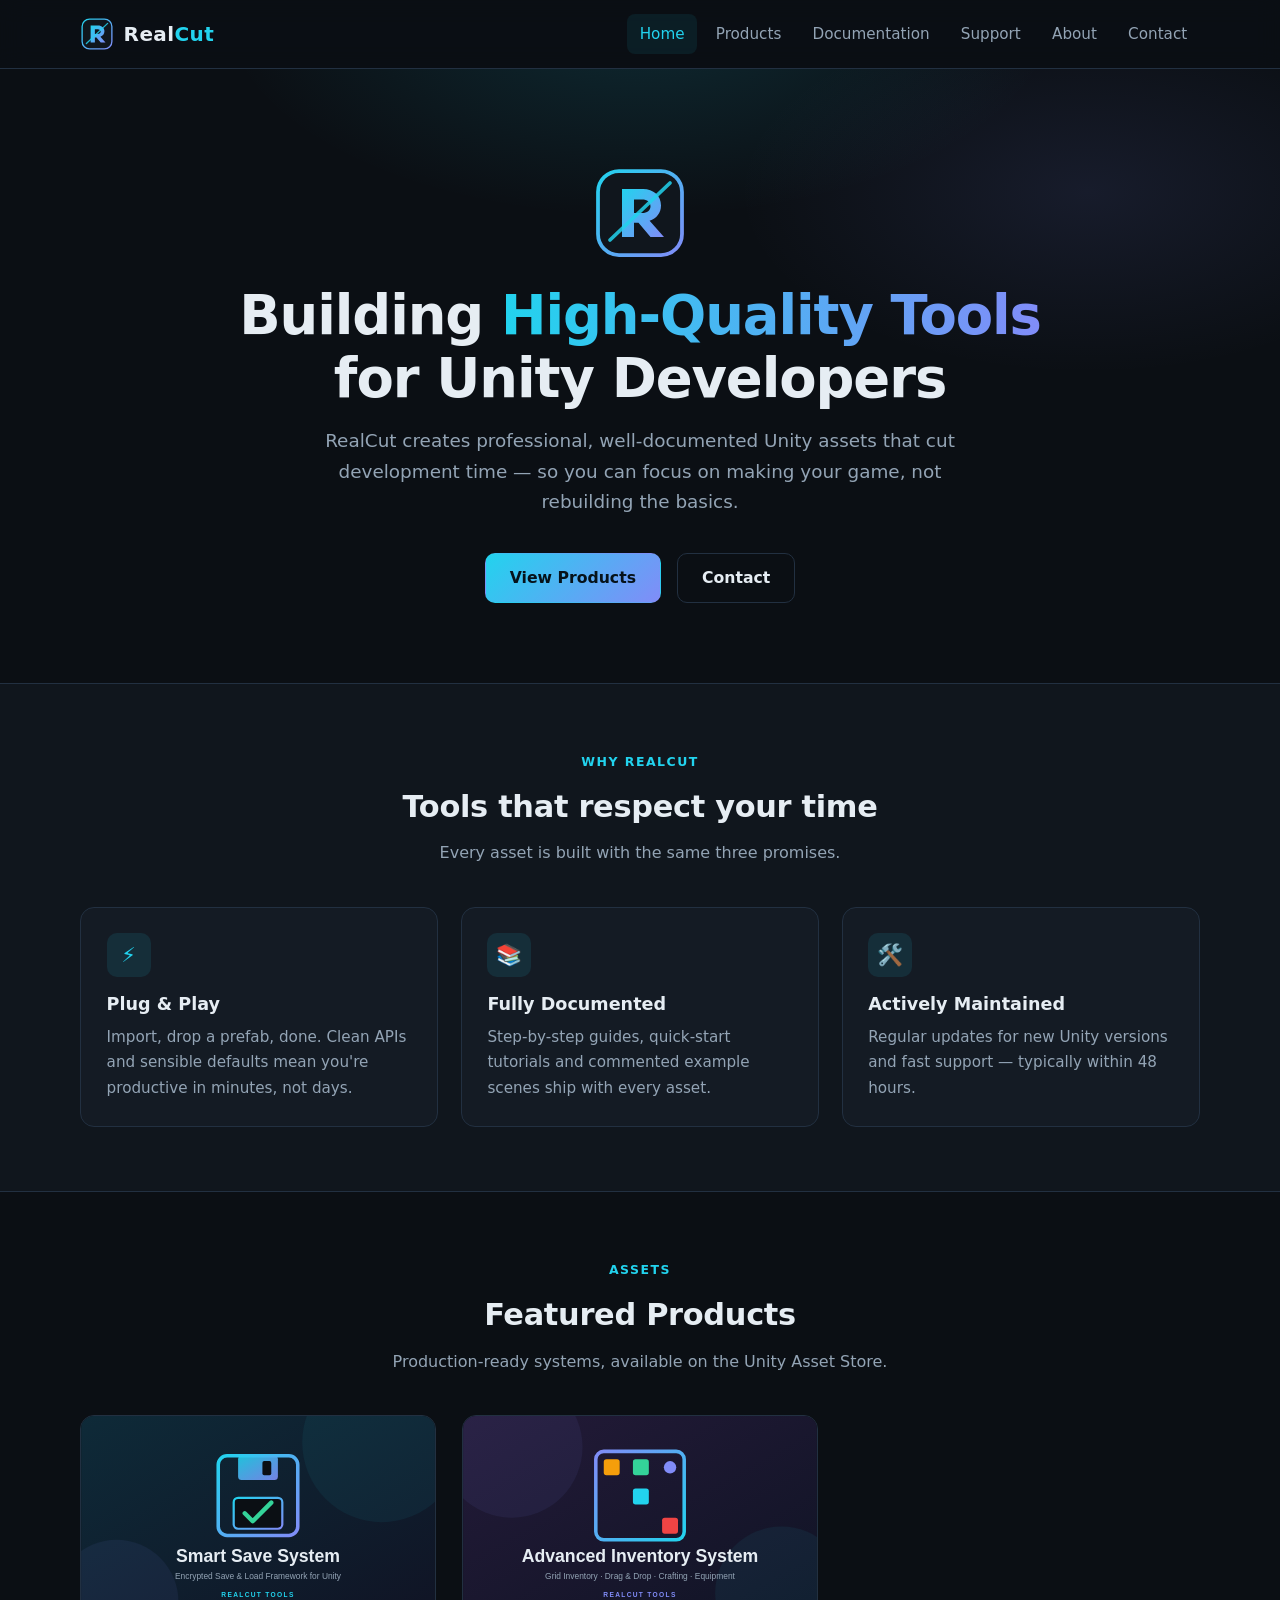
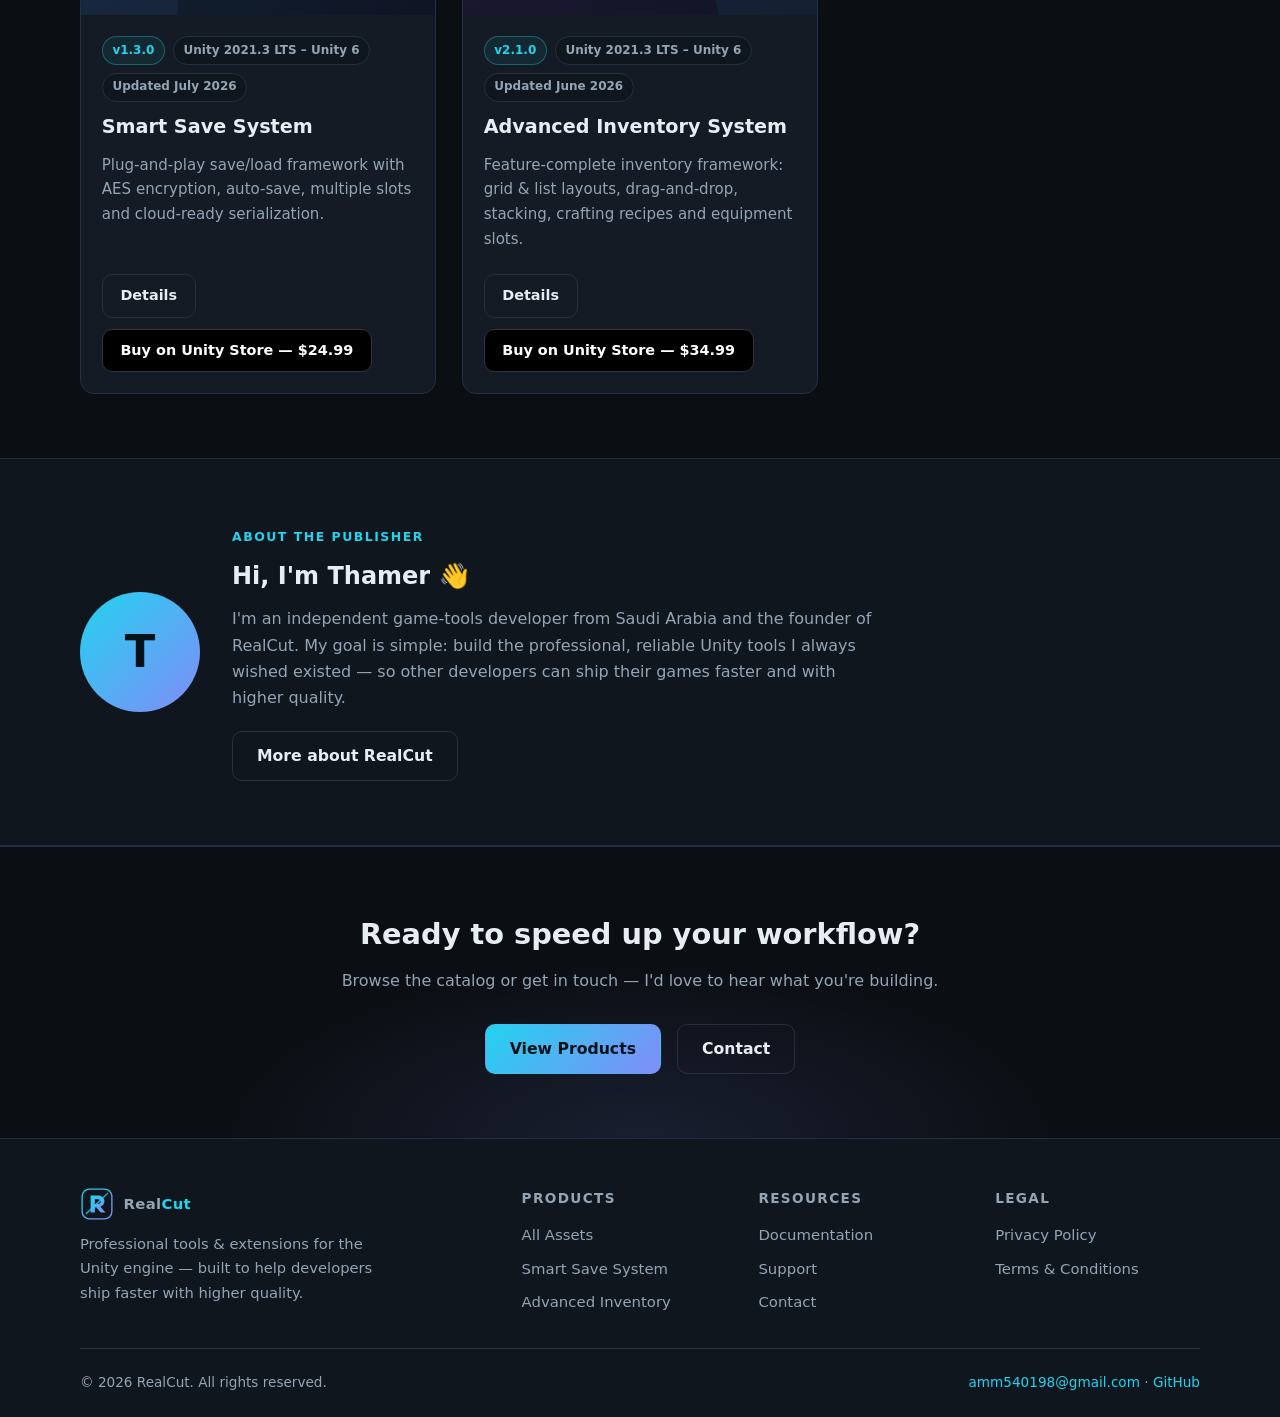
==== index.html @ 6e4e15a1 "RealCut publisher site — initial version Co-Authored-By: Claude Fable 5 <noreply@anthropic.com>" ====
<!DOCTYPE html>
<html lang="en">
<head>
  <meta charset="UTF-8">
  <meta name="viewport" content="width=device-width, initial-scale=1.0">
  <title>RealCut — Professional Unity Tools &amp; Extensions</title>
  <meta name="description" content="RealCut builds high-quality tools and extensions for the Unity engine, helping game developers ship faster with higher quality.">
  <link rel="icon" type="image/svg+xml" href="assets/favicon.svg">
  <link rel="stylesheet" href="css/style.css">
</head>
<body data-page="home">
  <header id="site-header" class="site-header"></header>

  <main>
    <!-- Hero -->
    <section class="hero">
      <div class="container">
        <div class="hero-logo">
          <svg viewBox="0 0 64 64" xmlns="http://www.w3.org/2000/svg">
            <defs>
              <linearGradient id="hg" x1="0" y1="0" x2="1" y2="1">
                <stop offset="0" stop-color="#22d3ee"/><stop offset="1" stop-color="#818cf8"/>
              </linearGradient>
            </defs>
            <rect x="4" y="4" width="56" height="56" rx="14" fill="#10161d" stroke="url(#hg)" stroke-width="2.5"/>
            <path d="M20 16h14c7 0 12 4.5 12 11 0 5-3 8.6-7.6 10.2L48 48h-9l-8-9.5h-3V48h-8V16z
                     M28 23v9h5.4c3.4 0 5.6-1.8 5.6-4.5S36.8 23 33.4 23H28z" fill="url(#hg)"/>
            <path d="M12 50 L52 12" stroke="#22d3ee" stroke-width="2.5" stroke-linecap="round" opacity="0.85"/>
          </svg>
        </div>
        <h1>Building <span class="grad">High-Quality Tools</span><br>for Unity Developers</h1>
        <p class="tagline">
          RealCut creates professional, well-documented Unity assets that cut development
          time — so you can focus on making your game, not rebuilding the basics.
        </p>
        <div class="hero-actions">
          <a href="products.html" class="btn btn-primary">View Products</a>
          <a href="contact.html" class="btn btn-outline">Contact</a>
        </div>
      </div>
    </section>

    <!-- Why RealCut -->
    <section class="section alt">
      <div class="container">
        <div class="section-head">
          <span class="eyebrow">Why RealCut</span>
          <h2>Tools that respect your time</h2>
          <p>Every asset is built with the same three promises.</p>
        </div>
        <div class="grid-3">
          <div class="card feature-card">
            <div class="feature-icon">⚡</div>
            <h3>Plug &amp; Play</h3>
            <p>Import, drop a prefab, done. Clean APIs and sensible defaults mean you're productive in minutes, not days.</p>
          </div>
          <div class="card feature-card">
            <div class="feature-icon">📚</div>
            <h3>Fully Documented</h3>
            <p>Step-by-step guides, quick-start tutorials and commented example scenes ship with every asset.</p>
          </div>
          <div class="card feature-card">
            <div class="feature-icon">🛠️</div>
            <h3>Actively Maintained</h3>
            <p>Regular updates for new Unity versions and fast support — typically within 48 hours.</p>
          </div>
        </div>
      </div>
    </section>

    <!-- Featured products -->
    <section class="section">
      <div class="container">
        <div class="section-head">
          <span class="eyebrow">Assets</span>
          <h2>Featured Products</h2>
          <p>Production-ready systems, available on the Unity Asset Store.</p>
        </div>
        <div id="product-grid" class="product-grid"></div>
      </div>
    </section>

    <!-- About teaser -->
    <section class="section alt">
      <div class="container">
        <div class="about-hero">
          <div class="avatar">T</div>
          <div>
            <span class="eyebrow">About the publisher</span>
            <h2 style="margin-bottom:0.6rem">Hi, I'm Thamer 👋</h2>
            <p style="color:var(--text-dim); max-width:640px">
              I'm an independent game-tools developer from Saudi Arabia and the founder of RealCut.
              My goal is simple: build the professional, reliable Unity tools I always wished existed —
              so other developers can ship their games faster and with higher quality.
            </p>
            <div style="margin-top:1.2rem">
              <a href="about.html" class="btn btn-outline">More about RealCut</a>
            </div>
          </div>
        </div>
      </div>
    </section>

    <!-- CTA -->
    <section class="cta-band">
      <div class="container">
        <h2>Ready to speed up your workflow?</h2>
        <p>Browse the catalog or get in touch — I'd love to hear what you're building.</p>
        <div class="hero-actions">
          <a href="products.html" class="btn btn-primary">View Products</a>
          <a href="contact.html" class="btn btn-outline">Contact</a>
        </div>
      </div>
    </section>
  </main>

  <footer id="site-footer" class="site-footer"></footer>
  <script src="js/main.js"></script>
  <script src="js/products.js"></script>
</body>
</html>
---- css/style.css ----
/* ============================================
   RealCut — Unity Asset Publisher Site
   ============================================ */

:root {
  --bg: #0b0f14;
  --bg-soft: #10161d;
  --card: #141b24;
  --card-hover: #18212c;
  --border: #223041;
  --text: #e6edf3;
  --text-dim: #93a4b5;
  --accent: #22d3ee;
  --accent-2: #818cf8;
  --accent-dark: #0e7490;
  --success: #34d399;
  --radius: 14px;
  --shadow: 0 10px 30px rgba(0, 0, 0, 0.35);
  --font: "Segoe UI", system-ui, -apple-system, "Helvetica Neue", Arial, sans-serif;
  --mono: "Cascadia Code", Consolas, "SF Mono", monospace;
}

* { margin: 0; padding: 0; box-sizing: border-box; }

html { scroll-behavior: smooth; }

body {
  font-family: var(--font);
  background: var(--bg);
  color: var(--text);
  line-height: 1.65;
  min-height: 100vh;
  display: flex;
  flex-direction: column;
}

main { flex: 1; }

.container {
  width: min(1120px, 92%);
  margin: 0 auto;
}

a { color: var(--accent); text-decoration: none; }
a:hover { text-decoration: underline; }

img { max-width: 100%; display: block; }

/* ---------- Header ---------- */
.site-header {
  position: sticky;
  top: 0;
  z-index: 50;
  background: rgba(11, 15, 20, 0.85);
  backdrop-filter: blur(12px);
  border-bottom: 1px solid var(--border);
}

.nav-wrap {
  display: flex;
  align-items: center;
  justify-content: space-between;
  padding: 0.9rem 0;
  gap: 1rem;
}

.brand {
  display: flex;
  align-items: center;
  gap: 0.6rem;
  font-weight: 700;
  font-size: 1.25rem;
  color: var(--text);
  letter-spacing: 0.02em;
}
.brand:hover { text-decoration: none; }
.brand svg { width: 34px; height: 34px; }
.brand .cut { color: var(--accent); }

.main-nav {
  display: flex;
  align-items: center;
  gap: 0.35rem;
  flex-wrap: wrap;
}

.main-nav a {
  color: var(--text-dim);
  padding: 0.45rem 0.8rem;
  border-radius: 8px;
  font-size: 0.95rem;
  transition: color 0.15s, background 0.15s;
}
.main-nav a:hover { color: var(--text); background: var(--card); text-decoration: none; }
.main-nav a.active { color: var(--accent); background: rgba(34, 211, 238, 0.08); }

.nav-toggle {
  display: none;
  background: none;
  border: 1px solid var(--border);
  border-radius: 8px;
  color: var(--text);
  font-size: 1.3rem;
  padding: 0.25rem 0.6rem;
  cursor: pointer;
}

@media (max-width: 860px) {
  .nav-toggle { display: block; }
  .main-nav {
    display: none;
    position: absolute;
    top: 100%;
    left: 0;
    right: 0;
    flex-direction: column;
    align-items: stretch;
    background: var(--bg-soft);
    border-bottom: 1px solid var(--border);
    padding: 0.75rem 4%;
  }
  .main-nav.open { display: flex; }
  .main-nav a { padding: 0.7rem 0.8rem; }
}

/* ---------- Buttons ---------- */
.btn {
  display: inline-flex;
  align-items: center;
  justify-content: center;
  gap: 0.5rem;
  padding: 0.7rem 1.5rem;
  border-radius: 10px;
  font-weight: 600;
  font-size: 0.98rem;
  border: 1px solid transparent;
  cursor: pointer;
  transition: transform 0.15s, box-shadow 0.15s, background 0.15s, border-color 0.15s;
}
.btn:hover { text-decoration: none; transform: translateY(-2px); }

.btn-primary {
  background: linear-gradient(135deg, var(--accent), var(--accent-2));
  color: #06121a;
}
.btn-primary:hover { box-shadow: 0 8px 24px rgba(34, 211, 238, 0.25); }

.btn-outline {
  border-color: var(--border);
  color: var(--text);
  background: transparent;
}
.btn-outline:hover { border-color: var(--accent); color: var(--accent); }

.btn-store {
  background: #000;
  color: #fff;
  border-color: #333;
}
.btn-store:hover { border-color: var(--accent); box-shadow: 0 8px 24px rgba(0, 0, 0, 0.4); }

/* ---------- Hero ---------- */
.hero {
  position: relative;
  padding: 6rem 0 5rem;
  text-align: center;
  overflow: hidden;
}
.hero::before {
  content: "";
  position: absolute;
  inset: 0;
  background:
    radial-gradient(600px 300px at 50% -10%, rgba(34, 211, 238, 0.14), transparent 70%),
    radial-gradient(500px 260px at 85% 20%, rgba(129, 140, 248, 0.10), transparent 70%);
  pointer-events: none;
}
.hero .container { position: relative; }

.hero-logo { width: 96px; height: 96px; margin: 0 auto 1.5rem; }

.hero h1 {
  font-size: clamp(2.2rem, 5vw, 3.4rem);
  line-height: 1.15;
  letter-spacing: -0.02em;
  margin-bottom: 1rem;
}
.hero h1 .grad {
  background: linear-gradient(90deg, var(--accent), var(--accent-2));
  -webkit-background-clip: text;
  background-clip: text;
  color: transparent;
}

.hero .tagline {
  color: var(--text-dim);
  font-size: 1.15rem;
  max-width: 640px;
  margin: 0 auto 2.2rem;
}

.hero-actions { display: flex; gap: 1rem; justify-content: center; flex-wrap: wrap; }

/* ---------- Sections ---------- */
.section { padding: 4rem 0; }
.section.alt { background: var(--bg-soft); border-top: 1px solid var(--border); border-bottom: 1px solid var(--border); }

.section-head { text-align: center; margin-bottom: 2.5rem; }
.section-head h2 { font-size: 1.9rem; letter-spacing: -0.01em; }
.section-head p { color: var(--text-dim); margin-top: 0.5rem; }

.eyebrow {
  display: inline-block;
  font-size: 0.78rem;
  font-weight: 700;
  letter-spacing: 0.12em;
  text-transform: uppercase;
  color: var(--accent);
  margin-bottom: 0.6rem;
}

/* ---------- Cards / grids ---------- */
.grid-3 { display: grid; grid-template-columns: repeat(3, 1fr); gap: 1.4rem; }
.grid-2 { display: grid; grid-template-columns: repeat(2, 1fr); gap: 1.4rem; }
@media (max-width: 860px) { .grid-3, .grid-2 { grid-template-columns: 1fr; } }

.card {
  background: var(--card);
  border: 1px solid var(--border);
  border-radius: var(--radius);
  padding: 1.6rem;
}

.feature-card h3 { margin: 0.8rem 0 0.4rem; font-size: 1.1rem; }
.feature-card p { color: var(--text-dim); font-size: 0.95rem; }
.feature-icon {
  width: 44px; height: 44px;
  display: flex; align-items: center; justify-content: center;
  border-radius: 10px;
  background: rgba(34, 211, 238, 0.1);
  color: var(--accent);
  font-size: 1.3rem;
}

/* ---------- Product cards ---------- */
.product-grid { display: grid; grid-template-columns: repeat(auto-fill, minmax(320px, 1fr)); gap: 1.6rem; }

.product-card {
  background: var(--card);
  border: 1px solid var(--border);
  border-radius: var(--radius);
  overflow: hidden;
  display: flex;
  flex-direction: column;
  transition: transform 0.2s, border-color 0.2s, box-shadow 0.2s;
}
.product-card:hover {
  transform: translateY(-4px);
  border-color: rgba(34, 211, 238, 0.45);
  box-shadow: var(--shadow);
}
.product-card .thumb { aspect-ratio: 16 / 9; background: var(--bg-soft); }
.product-card .thumb img { width: 100%; height: 100%; object-fit: cover; }
.product-card .body { padding: 1.3rem; display: flex; flex-direction: column; gap: 0.6rem; flex: 1; }
.product-card h3 { font-size: 1.2rem; }
.product-card h3 a { color: var(--text); }
.product-card h3 a:hover { color: var(--accent); text-decoration: none; }
.product-card .desc { color: var(--text-dim); font-size: 0.94rem; flex: 1; }

.meta-row { display: flex; flex-wrap: wrap; gap: 0.5rem; }
.badge {
  font-size: 0.75rem;
  font-weight: 600;
  padding: 0.22rem 0.6rem;
  border-radius: 999px;
  border: 1px solid var(--border);
  color: var(--text-dim);
  background: var(--bg-soft);
}
.badge.accent { color: var(--accent); border-color: rgba(34, 211, 238, 0.35); background: rgba(34, 211, 238, 0.07); }

.card-actions { display: flex; gap: 0.7rem; margin-top: 0.8rem; flex-wrap: wrap; }
.card-actions .btn { padding: 0.55rem 1.1rem; font-size: 0.9rem; }

/* ---------- Product detail page ---------- */
.product-hero { padding: 3.5rem 0 2rem; }
.breadcrumb { font-size: 0.88rem; color: var(--text-dim); margin-bottom: 1.2rem; }
.breadcrumb a { color: var(--text-dim); }
.breadcrumb a:hover { color: var(--accent); }

.product-top { display: grid; grid-template-columns: 1.2fr 1fr; gap: 2.5rem; align-items: start; }
@media (max-width: 900px) { .product-top { grid-template-columns: 1fr; } }

.gallery-main {
  border: 1px solid var(--border);
  border-radius: var(--radius);
  overflow: hidden;
  background: var(--bg-soft);
  aspect-ratio: 16 / 9;
}
.gallery-main img { width: 100%; height: 100%; object-fit: cover; }

.gallery-thumbs { display: flex; gap: 0.7rem; margin-top: 0.8rem; }
.gallery-thumbs button {
  border: 2px solid var(--border);
  border-radius: 8px;
  padding: 0;
  background: var(--bg-soft);
  cursor: pointer;
  overflow: hidden;
  width: 110px;
  aspect-ratio: 16 / 9;
  transition: border-color 0.15s;
}
.gallery-thumbs button.active,
.gallery-thumbs button:hover { border-color: var(--accent); }
.gallery-thumbs img { width: 100%; height: 100%; object-fit: cover; }

.product-info h1 { font-size: 2rem; margin-bottom: 0.6rem; letter-spacing: -0.01em; }
.product-info .lead { color: var(--text-dim); margin-bottom: 1.2rem; }
.spec-list { list-style: none; margin: 1.2rem 0; display: grid; gap: 0.5rem; }
.spec-list li {
  display: flex; justify-content: space-between; gap: 1rem;
  padding: 0.55rem 0.9rem;
  background: var(--bg-soft);
  border: 1px solid var(--border);
  border-radius: 8px;
  font-size: 0.92rem;
}
.spec-list .k { color: var(--text-dim); }
.spec-list .v { font-weight: 600; }

.video-box {
  border: 1px solid var(--border);
  border-radius: var(--radius);
  overflow: hidden;
  background: #000;
  aspect-ratio: 16 / 9;
  display: flex;
  align-items: center;
  justify-content: center;
}
.video-box .placeholder { text-align: center; color: var(--text-dim); padding: 2rem; }
.video-box .play-circle {
  width: 72px; height: 72px;
  margin: 0 auto 1rem;
  border-radius: 50%;
  background: rgba(34, 211, 238, 0.15);
  border: 2px solid var(--accent);
  display: flex; align-items: center; justify-content: center;
  color: var(--accent);
  font-size: 1.6rem;
}

/* ---------- Tabs / detail sections ---------- */
.detail-section { margin: 3rem 0; }
.detail-section h2 {
  font-size: 1.4rem;
  margin-bottom: 1.2rem;
  padding-bottom: 0.6rem;
  border-bottom: 1px solid var(--border);
}

.check-list { list-style: none; display: grid; gap: 0.7rem; }
.check-list li { display: flex; gap: 0.7rem; align-items: flex-start; color: var(--text-dim); }
.check-list li::before {
  content: "✓";
  color: var(--success);
  font-weight: 700;
  flex-shrink: 0;
  margin-top: 0.05rem;
}
.check-list li strong { color: var(--text); }

.steps { list-style: none; counter-reset: step; display: grid; gap: 1rem; }
.steps li {
  counter-increment: step;
  display: flex;
  gap: 1rem;
  align-items: flex-start;
  background: var(--card);
  border: 1px solid var(--border);
  border-radius: 10px;
  padding: 1rem 1.2rem;
}
.steps li::before {
  content: counter(step);
  flex-shrink: 0;
  width: 30px; height: 30px;
  border-radius: 50%;
  background: rgba(34, 211, 238, 0.12);
  color: var(--accent);
  font-weight: 700;
  display: flex; align-items: center; justify-content: center;
  font-size: 0.9rem;
}

/* ---------- Tables ---------- */
.table-wrap { overflow-x: auto; border: 1px solid var(--border); border-radius: 10px; }
table { width: 100%; border-collapse: collapse; font-size: 0.93rem; min-width: 420px; }
th, td { text-align: left; padding: 0.75rem 1rem; border-bottom: 1px solid var(--border); }
th { background: var(--bg-soft); color: var(--text-dim); font-weight: 600; }
tr:last-child td { border-bottom: none; }
.yes { color: var(--success); font-weight: 700; }

/* ---------- Changelog ---------- */
.changelog { list-style: none; border-left: 2px solid var(--border); padding-left: 1.5rem; display: grid; gap: 1.5rem; }
.changelog li { position: relative; }
.changelog li::before {
  content: "";
  position: absolute;
  left: calc(-1.5rem - 6px);
  top: 0.45rem;
  width: 10px; height: 10px;
  border-radius: 50%;
  background: var(--accent);
}
.changelog .ver { font-weight: 700; color: var(--text); }
.changelog .date { color: var(--text-dim); font-size: 0.85rem; margin-left: 0.6rem; }
.changelog p { color: var(--text-dim); font-size: 0.93rem; margin-top: 0.25rem; }

/* ---------- FAQ accordion ---------- */
.faq details {
  background: var(--card);
  border: 1px solid var(--border);
  border-radius: 10px;
  margin-bottom: 0.8rem;
  overflow: hidden;
}
.faq summary {
  cursor: pointer;
  padding: 1rem 1.3rem;
  font-weight: 600;
  list-style: none;
  display: flex;
  justify-content: space-between;
  align-items: center;
  gap: 1rem;
}
.faq summary::-webkit-details-marker { display: none; }
.faq summary::after { content: "+"; color: var(--accent); font-size: 1.3rem; font-weight: 400; }
.faq details[open] summary::after { content: "–"; }
.faq .answer { padding: 0 1.3rem 1.1rem; color: var(--text-dim); font-size: 0.95rem; }

/* ---------- Docs ---------- */
.docs-layout { display: grid; grid-template-columns: 240px 1fr; gap: 2.5rem; align-items: start; }
@media (max-width: 900px) { .docs-layout { grid-template-columns: 1fr; } }

.docs-nav {
  position: sticky;
  top: 90px;
  background: var(--card);
  border: 1px solid var(--border);
  border-radius: var(--radius);
  padding: 1.2rem;
}
.docs-nav h4 { font-size: 0.8rem; text-transform: uppercase; letter-spacing: 0.1em; color: var(--text-dim); margin-bottom: 0.7rem; }
.docs-nav ul { list-style: none; display: grid; gap: 0.2rem; }
.docs-nav a { color: var(--text-dim); font-size: 0.93rem; display: block; padding: 0.35rem 0.6rem; border-radius: 6px; }
.docs-nav a:hover { color: var(--accent); background: var(--bg-soft); text-decoration: none; }

.docs-body h2 { font-size: 1.5rem; margin: 2.5rem 0 1rem; padding-bottom: 0.5rem; border-bottom: 1px solid var(--border); }
.docs-body h2:first-child { margin-top: 0; }
.docs-body h3 { font-size: 1.1rem; margin: 1.5rem 0 0.6rem; }
.docs-body p, .docs-body li { color: var(--text-dim); }
.docs-body ul, .docs-body ol { padding-left: 1.4rem; margin: 0.6rem 0 1rem; }

pre {
  background: #0a0e13;
  border: 1px solid var(--border);
  border-radius: 10px;
  padding: 1.1rem 1.3rem;
  overflow-x: auto;
  margin: 1rem 0;
}
code { font-family: var(--mono); font-size: 0.88rem; color: #a5d6ff; }
p code, li code {
  background: var(--bg-soft);
  border: 1px solid var(--border);
  border-radius: 5px;
  padding: 0.1rem 0.4rem;
  color: var(--accent);
}

/* ---------- Forms ---------- */
.form-grid { display: grid; gap: 1.1rem; }
label { font-weight: 600; font-size: 0.92rem; display: block; margin-bottom: 0.35rem; }
input, textarea, select {
  width: 100%;
  background: var(--bg-soft);
  border: 1px solid var(--border);
  border-radius: 9px;
  color: var(--text);
  padding: 0.75rem 0.95rem;
  font-family: inherit;
  font-size: 0.95rem;
  transition: border-color 0.15s;
}
input:focus, textarea:focus, select:focus { outline: none; border-color: var(--accent); }
textarea { min-height: 150px; resize: vertical; }

.form-note { font-size: 0.85rem; color: var(--text-dim); }
.form-success {
  display: none;
  background: rgba(52, 211, 153, 0.1);
  border: 1px solid rgba(52, 211, 153, 0.4);
  color: var(--success);
  border-radius: 9px;
  padding: 0.9rem 1.1rem;
  font-size: 0.93rem;
}
.form-success.show { display: block; }

/* ---------- Contact / support info ---------- */
.info-tile { display: flex; gap: 1rem; align-items: flex-start; }
.info-tile .ico {
  flex-shrink: 0;
  width: 44px; height: 44px;
  border-radius: 10px;
  background: rgba(34, 211, 238, 0.1);
  color: var(--accent);
  display: flex; align-items: center; justify-content: center;
  font-size: 1.2rem;
}
.info-tile h3 { font-size: 1.05rem; margin-bottom: 0.2rem; }
.info-tile p { color: var(--text-dim); font-size: 0.93rem; }

/* ---------- About ---------- */
.about-hero { display: grid; grid-template-columns: auto 1fr; gap: 2rem; align-items: center; }
@media (max-width: 700px) { .about-hero { grid-template-columns: 1fr; text-align: center; } .about-hero .avatar { margin: 0 auto; } }
.avatar {
  width: 120px; height: 120px;
  border-radius: 50%;
  background: linear-gradient(135deg, var(--accent), var(--accent-2));
  display: flex; align-items: center; justify-content: center;
  font-size: 2.8rem;
  font-weight: 800;
  color: #06121a;
}

.stat-row { display: grid; grid-template-columns: repeat(3, 1fr); gap: 1.2rem; margin-top: 2.5rem; }
@media (max-width: 700px) { .stat-row { grid-template-columns: 1fr; } }
.stat { text-align: center; padding: 1.4rem; }
.stat .num { font-size: 2rem; font-weight: 800; color: var(--accent); }
.stat .lbl { color: var(--text-dim); font-size: 0.9rem; }

/* ---------- Legal pages ---------- */
.legal h1 { font-size: 2rem; margin-bottom: 0.4rem; }
.legal .updated { color: var(--text-dim); font-size: 0.9rem; margin-bottom: 2rem; }
.legal h2 { font-size: 1.25rem; margin: 2rem 0 0.7rem; }
.legal p, .legal li { color: var(--text-dim); }
.legal ul { padding-left: 1.4rem; margin: 0.6rem 0; }

/* ---------- Page header band ---------- */
.page-head {
  padding: 3.5rem 0 2.5rem;
  border-bottom: 1px solid var(--border);
  background:
    radial-gradient(500px 200px at 30% 0%, rgba(34, 211, 238, 0.08), transparent 70%);
}
.page-head h1 { font-size: 2.2rem; letter-spacing: -0.01em; }
.page-head p { color: var(--text-dim); margin-top: 0.5rem; max-width: 640px; }

/* ---------- CTA band ---------- */
.cta-band {
  text-align: center;
  padding: 4rem 0;
  background:
    radial-gradient(600px 250px at 50% 100%, rgba(129, 140, 248, 0.12), transparent 70%);
  border-top: 1px solid var(--border);
}
.cta-band h2 { font-size: 1.8rem; margin-bottom: 0.6rem; }
.cta-band p { color: var(--text-dim); margin-bottom: 1.8rem; }

/* ---------- Footer ---------- */
.site-footer {
  border-top: 1px solid var(--border);
  background: var(--bg-soft);
  padding: 3rem 0 1.5rem;
  margin-top: auto;
}
.footer-grid {
  display: grid;
  grid-template-columns: 2fr 1fr 1fr 1fr;
  gap: 2rem;
  margin-bottom: 2rem;
}
@media (max-width: 860px) { .footer-grid { grid-template-columns: 1fr 1fr; } }
@media (max-width: 520px) { .footer-grid { grid-template-columns: 1fr; } }

.footer-grid h4 { font-size: 0.85rem; text-transform: uppercase; letter-spacing: 0.1em; color: var(--text-dim); margin-bottom: 0.8rem; }
.footer-grid ul { list-style: none; display: grid; gap: 0.45rem; }
.footer-grid a { color: var(--text-dim); font-size: 0.93rem; }
.footer-grid a:hover { color: var(--accent); }
.footer-brand p { color: var(--text-dim); font-size: 0.92rem; margin-top: 0.7rem; max-width: 300px; }

.footer-bottom {
  border-top: 1px solid var(--border);
  padding-top: 1.4rem;
  display: flex;
  justify-content: space-between;
  align-items: center;
  gap: 1rem;
  flex-wrap: wrap;
  color: var(--text-dim);
  font-size: 0.85rem;
}
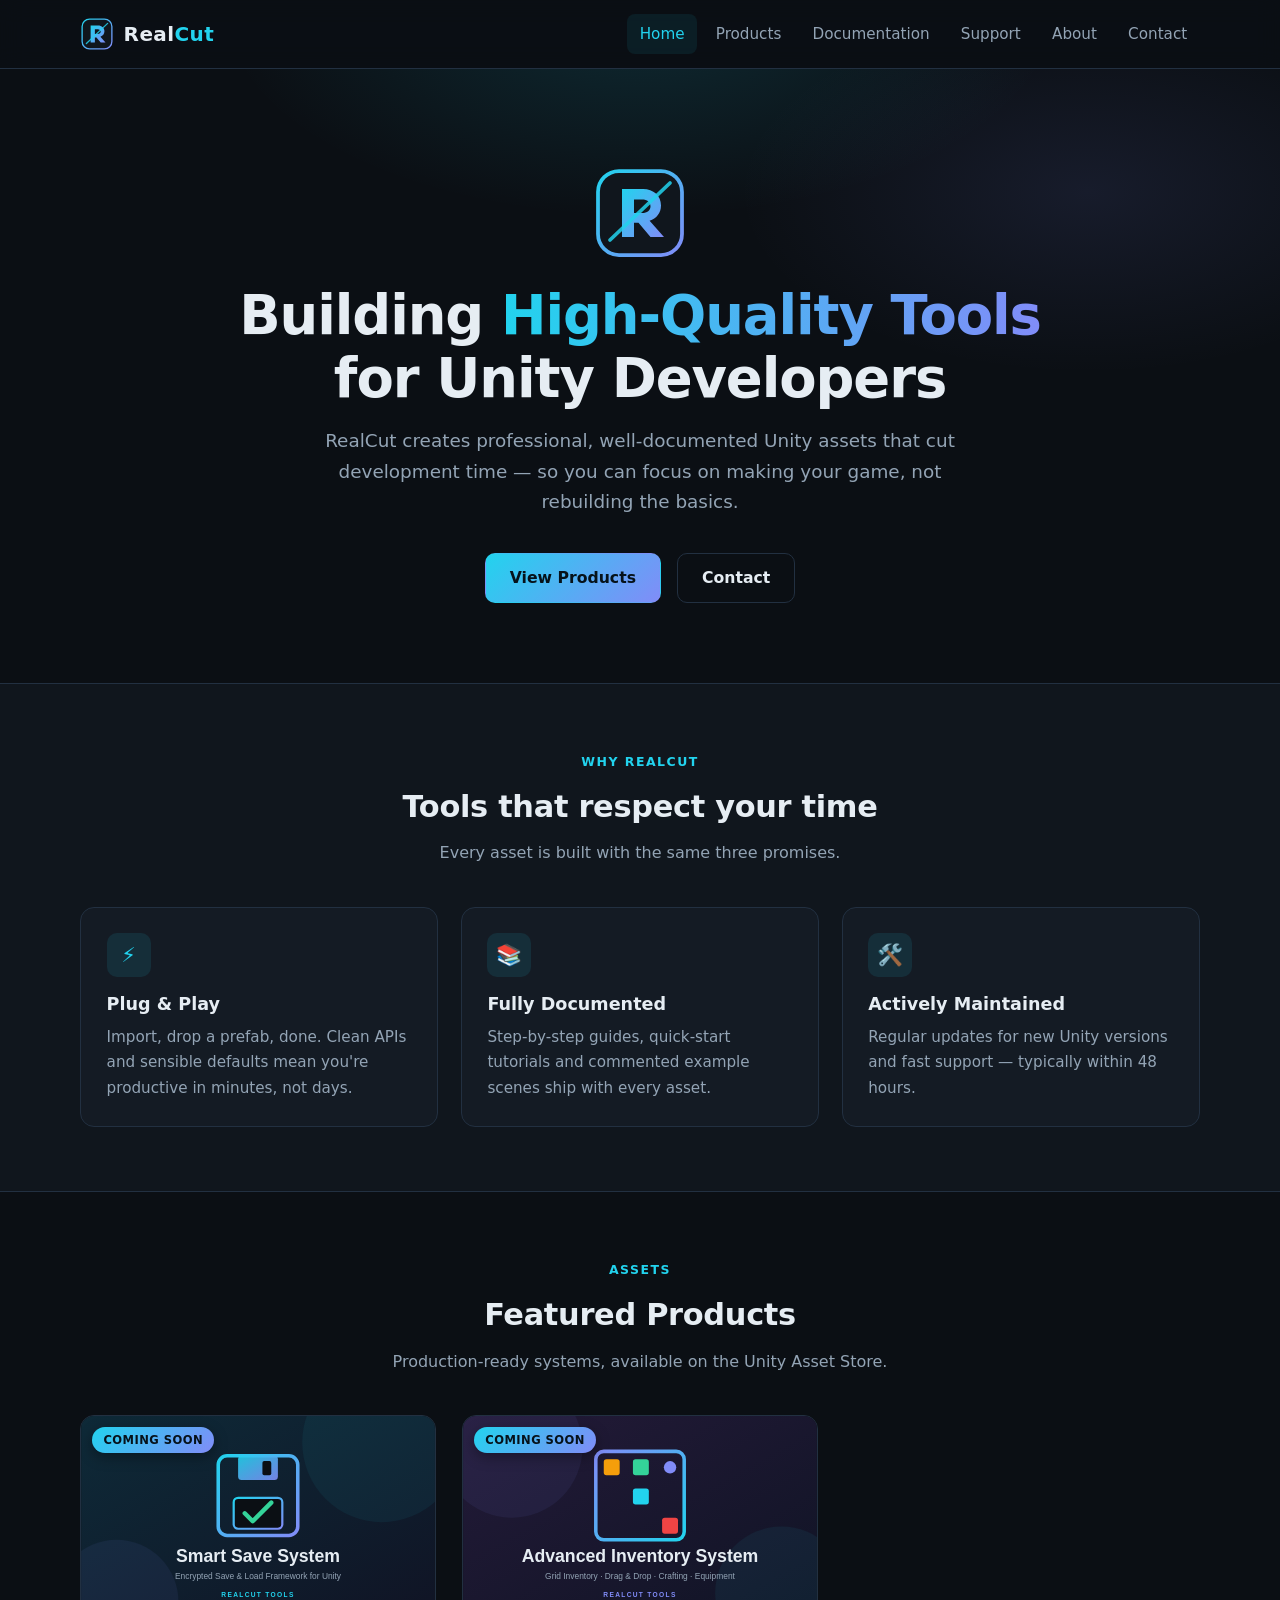
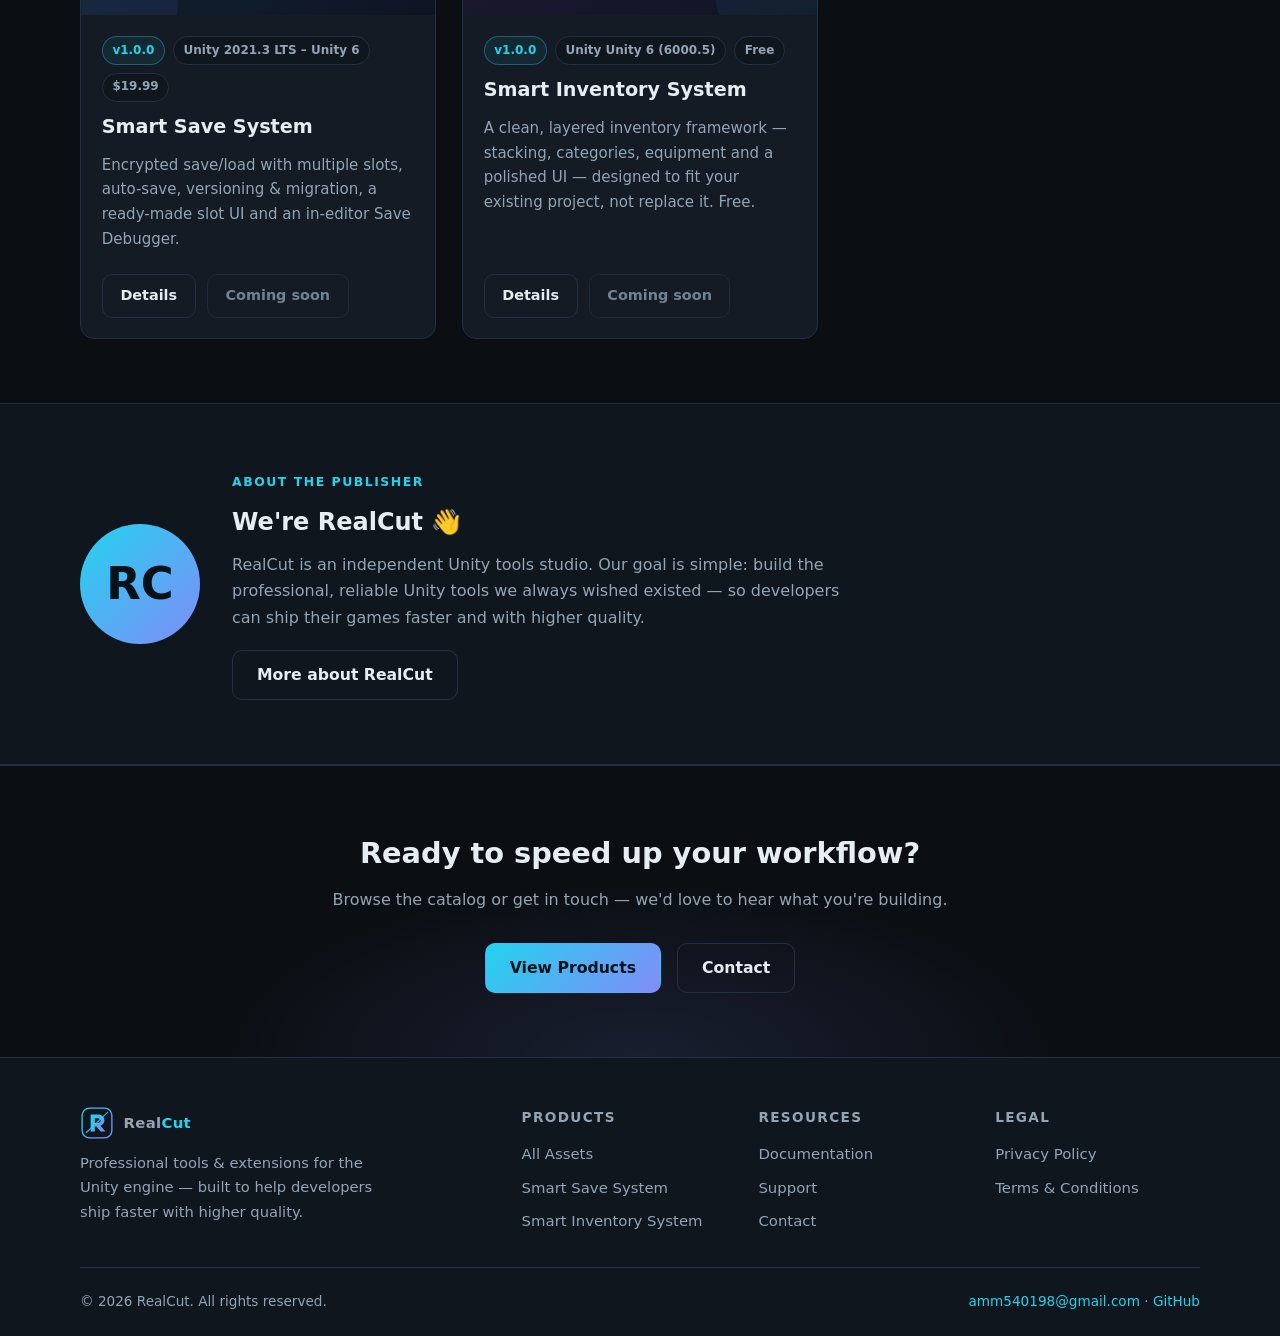
==== commit b5564f85: "Update catalog to real assets; company-wide RealCut branding - Replace placeholder products with the" ====
--- a/index.html
+++ b/index.html
@@ -84,14 +84,14 @@
     <section class="section alt">
       <div class="container">
         <div class="about-hero">
-          <div class="avatar">T</div>
+          <div class="avatar">RC</div>
           <div>
             <span class="eyebrow">About the publisher</span>
-            <h2 style="margin-bottom:0.6rem">Hi, I'm Thamer 👋</h2>
+            <h2 style="margin-bottom:0.6rem">We're RealCut 👋</h2>
             <p style="color:var(--text-dim); max-width:640px">
-              I'm an independent game-tools developer from Saudi Arabia and the founder of RealCut.
-              My goal is simple: build the professional, reliable Unity tools I always wished existed —
-              so other developers can ship their games faster and with higher quality.
+              RealCut is an independent Unity tools studio. Our goal is simple: build the professional,
+              reliable Unity tools we always wished existed — so developers can ship their games faster
+              and with higher quality.
             </p>
             <div style="margin-top:1.2rem">
               <a href="about.html" class="btn btn-outline">More about RealCut</a>
@@ -105,7 +105,7 @@
     <section class="cta-band">
       <div class="container">
         <h2>Ready to speed up your workflow?</h2>
-        <p>Browse the catalog or get in touch — I'd love to hear what you're building.</p>
+        <p>Browse the catalog or get in touch — we'd love to hear what you're building.</p>
         <div class="hero-actions">
           <a href="products.html" class="btn btn-primary">View Products</a>
           <a href="contact.html" class="btn btn-outline">Contact</a>
--- a/css/style.css
+++ b/css/style.css
@@ -159,6 +159,49 @@
 }
 .btn-store:hover { border-color: var(--accent); box-shadow: 0 8px 24px rgba(0, 0, 0, 0.4); }
 
+/* A "Coming soon" action: looks like a button, does nothing, never a dead link. */
+.btn.is-disabled {
+  background: transparent;
+  color: var(--text-dim);
+  border-color: var(--border);
+  cursor: default;
+  pointer-events: none;
+  opacity: 0.75;
+}
+.btn.is-disabled:hover { transform: none; box-shadow: none; }
+
+/* Price shown on a product's detail spec list. */
+.price-tag { font-weight: 700; color: var(--text); }
+.price-tag.free { color: var(--accent); }
+.price-offer {
+  display: inline-block;
+  margin-left: 0.5rem;
+  font-size: 0.78rem;
+  font-weight: 600;
+  color: var(--accent);
+  border: 1px solid rgba(34, 211, 238, 0.35);
+  background: rgba(34, 211, 238, 0.07);
+  border-radius: 999px;
+  padding: 0.1rem 0.55rem;
+}
+
+/* "Coming soon" ribbon across a product card's thumbnail. */
+.thumb { position: relative; }
+.ribbon {
+  position: absolute;
+  top: 0.7rem;
+  left: 0.7rem;
+  font-size: 0.72rem;
+  font-weight: 700;
+  letter-spacing: 0.04em;
+  text-transform: uppercase;
+  color: #06121a;
+  background: linear-gradient(135deg, var(--accent), var(--accent-2));
+  border-radius: 999px;
+  padding: 0.22rem 0.7rem;
+  box-shadow: 0 4px 14px rgba(0, 0, 0, 0.35);
+}
+
 /* ---------- Hero ---------- */
 .hero {
   position: relative;
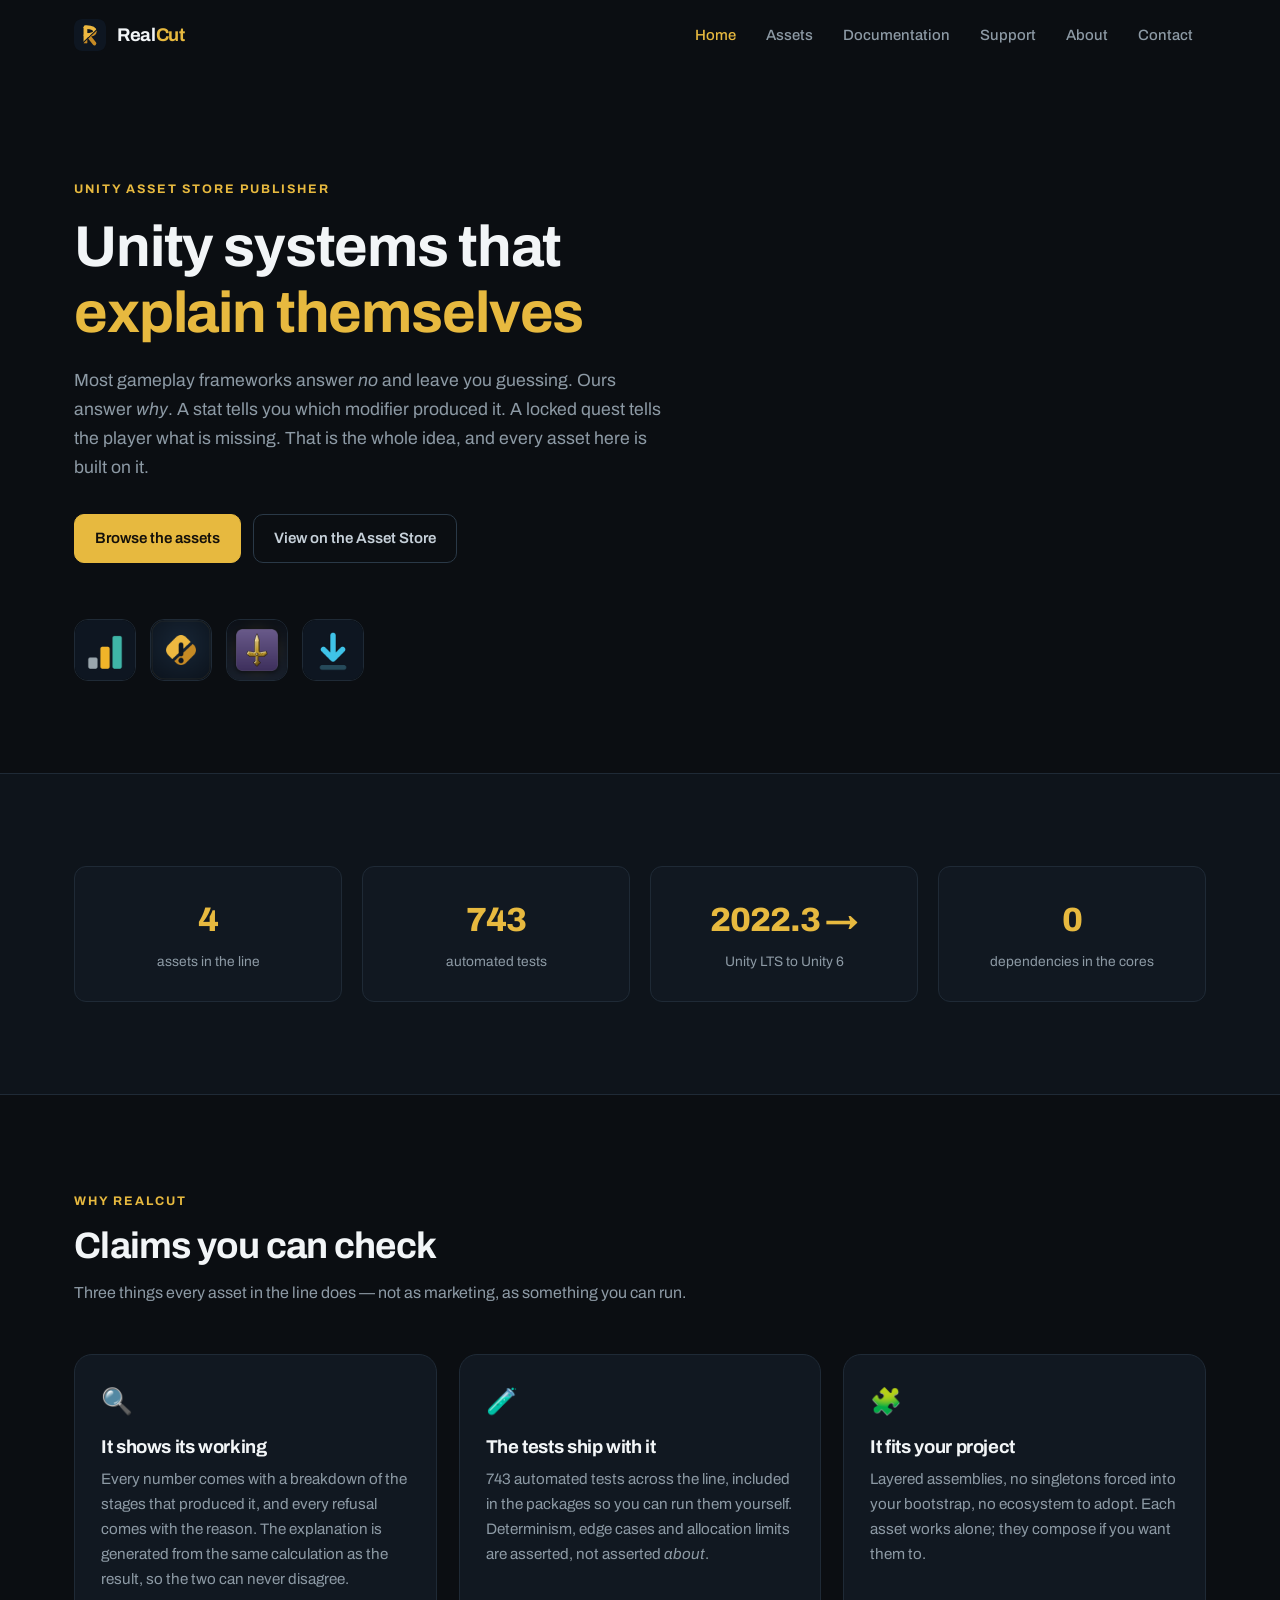
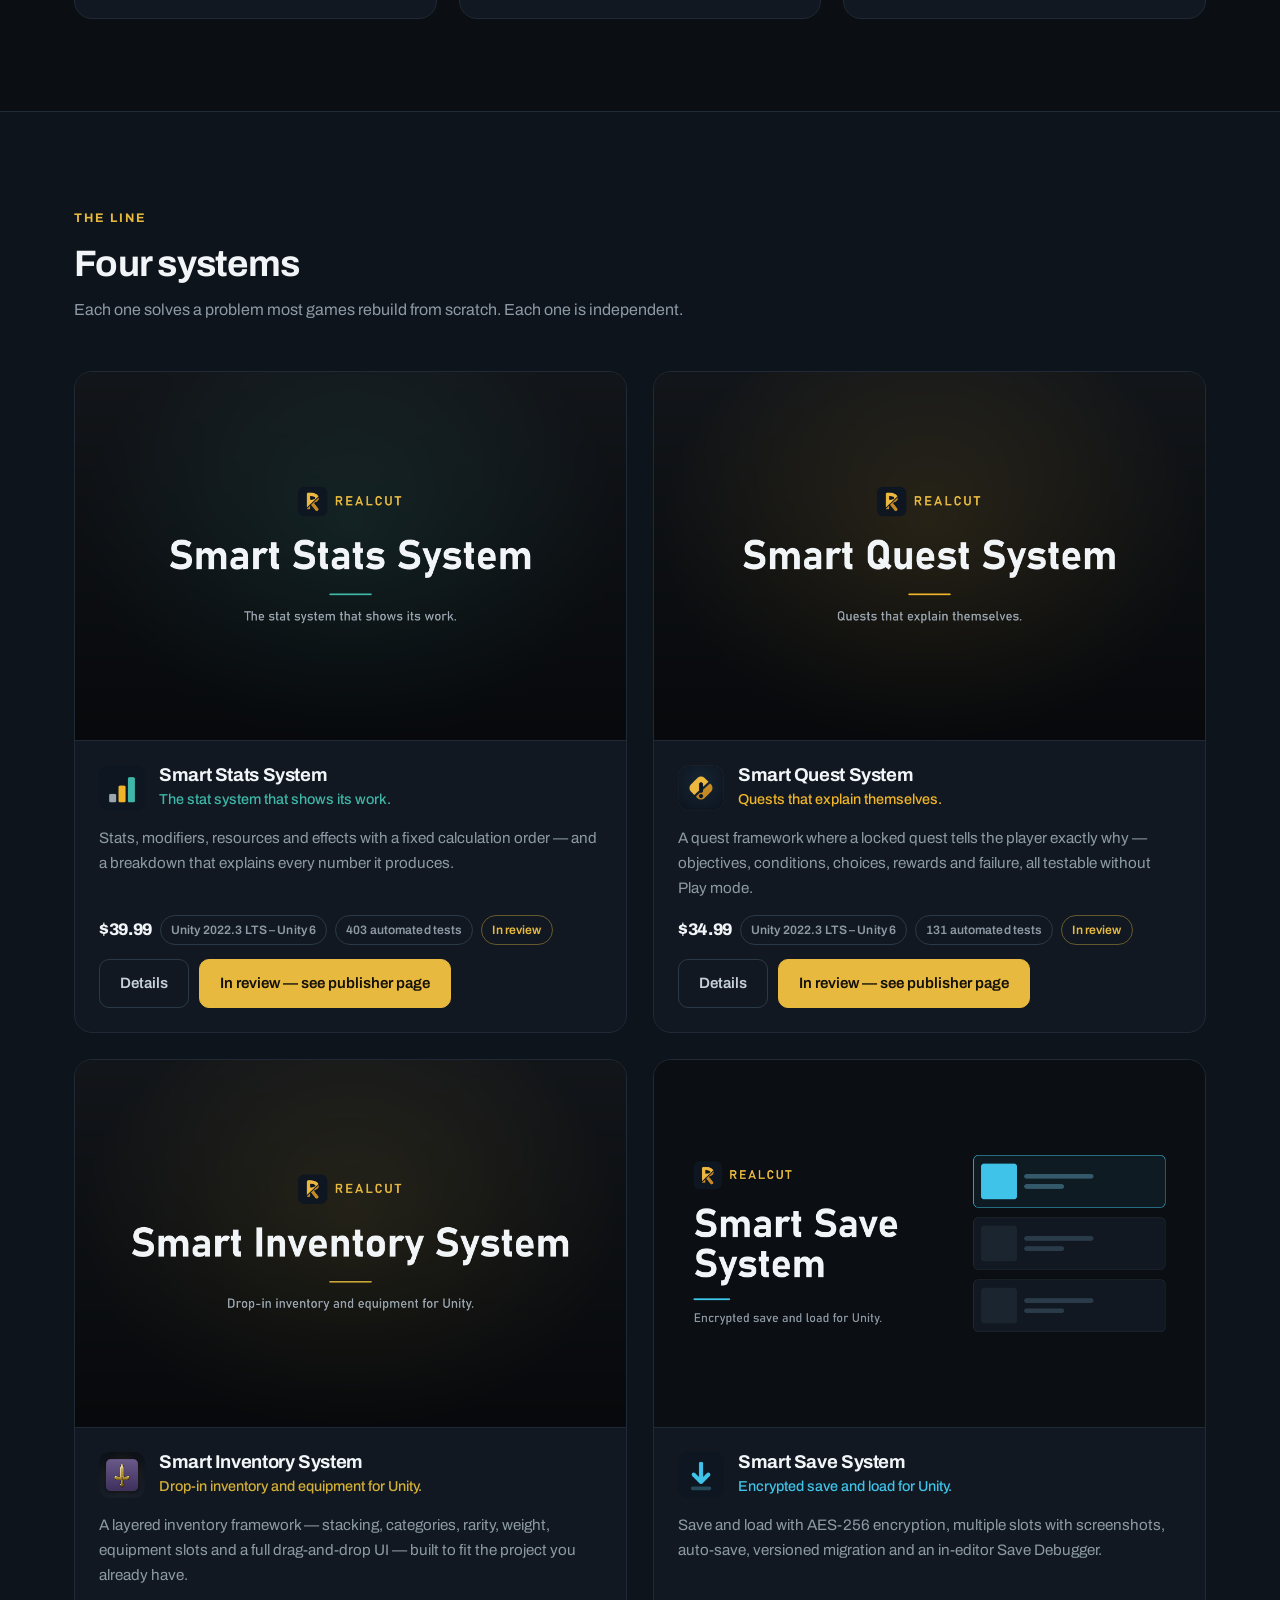
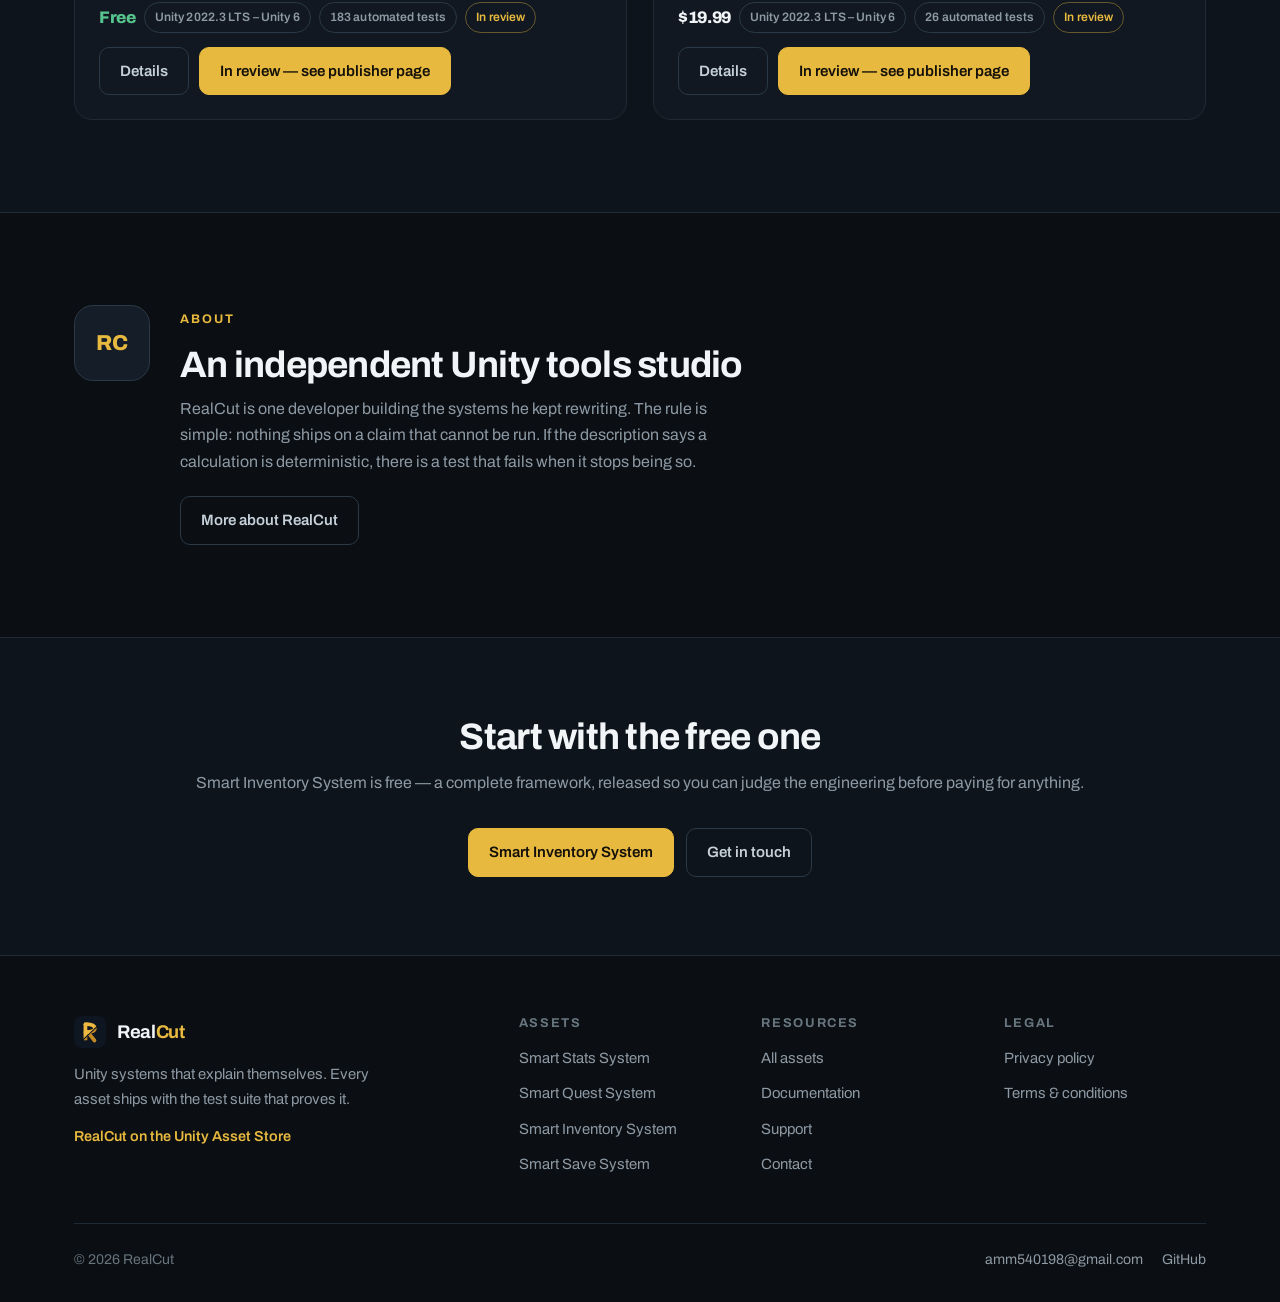
==== commit cc0c79a6: "Rebuild the site around the four assets that actually exist The catalog listed two assets as "coming" ====
--- a/index.html
+++ b/index.html
@@ -3,112 +3,117 @@
 <head>
   <meta charset="UTF-8">
   <meta name="viewport" content="width=device-width, initial-scale=1.0">
-  <title>RealCut — Professional Unity Tools &amp; Extensions</title>
-  <meta name="description" content="RealCut builds high-quality tools and extensions for the Unity engine, helping game developers ship faster with higher quality.">
+  <title>RealCut — Unity systems that explain themselves</title>
+  <meta name="description" content="RealCut builds Unity gameplay systems that show their working: stats, quests, inventory and saves, each shipped with the test suite that proves it.">
   <link rel="icon" type="image/svg+xml" href="assets/favicon.svg">
+  <meta property="og:title" content="RealCut — Unity systems that explain themselves">
+  <meta property="og:description" content="Stats, quests, inventory and saves for Unity. Every asset ships with the test suite that proves it.">
+  <meta property="og:image" content="assets/img/og-banner.png">
+  <meta property="og:type" content="website">
   <link rel="stylesheet" href="css/style.css">
 </head>
 <body data-page="home">
   <header id="site-header" class="site-header"></header>
 
   <main>
-    <!-- Hero -->
     <section class="hero">
       <div class="container">
-        <div class="hero-logo">
-          <svg viewBox="0 0 64 64" xmlns="http://www.w3.org/2000/svg">
-            <defs>
-              <linearGradient id="hg" x1="0" y1="0" x2="1" y2="1">
-                <stop offset="0" stop-color="#22d3ee"/><stop offset="1" stop-color="#818cf8"/>
-              </linearGradient>
-            </defs>
-            <rect x="4" y="4" width="56" height="56" rx="14" fill="#10161d" stroke="url(#hg)" stroke-width="2.5"/>
-            <path d="M20 16h14c7 0 12 4.5 12 11 0 5-3 8.6-7.6 10.2L48 48h-9l-8-9.5h-3V48h-8V16z
-                     M28 23v9h5.4c3.4 0 5.6-1.8 5.6-4.5S36.8 23 33.4 23H28z" fill="url(#hg)"/>
-            <path d="M12 50 L52 12" stroke="#22d3ee" stroke-width="2.5" stroke-linecap="round" opacity="0.85"/>
-          </svg>
+        <span class="eyebrow reveal">Unity Asset Store publisher</span>
+        <h1 class="reveal" style="--i:1">Unity systems that<br><span class="grad">explain themselves</span></h1>
+        <p class="tagline reveal" style="--i:2">
+          Most gameplay frameworks answer <em>no</em> and leave you guessing. Ours answer
+          <em>why</em>. A stat tells you which modifier produced it. A locked quest tells the
+          player what is missing. That is the whole idea, and every asset here is built on it.
+        </p>
+        <div class="hero-actions reveal" style="--i:3">
+          <a href="products.html" class="btn btn-solid">Browse the assets</a>
+          <a href="https://assetstore.unity.com/publishers/152456" target="_blank" rel="noopener" class="btn btn-ghost">View on the Asset Store</a>
         </div>
-        <h1>Building <span class="grad">High-Quality Tools</span><br>for Unity Developers</h1>
-        <p class="tagline">
-          RealCut creates professional, well-documented Unity assets that cut development
-          time — so you can focus on making your game, not rebuilding the basics.
-        </p>
-        <div class="hero-actions">
-          <a href="products.html" class="btn btn-primary">View Products</a>
-          <a href="contact.html" class="btn btn-outline">Contact</a>
+        <div class="hero-suite reveal" style="--i:4">
+          <a href="product.html?id=smart-stats" title="Smart Stats System"><img src="assets/img/icons/smart-stats.png" alt="Smart Stats System" width="160" height="160"></a>
+          <a href="product.html?id=smart-quest" title="Smart Quest System"><img src="assets/img/icons/smart-quest.png" alt="Smart Quest System" width="160" height="160"></a>
+          <a href="product.html?id=smart-inventory" title="Smart Inventory System"><img src="assets/img/icons/smart-inventory.png" alt="Smart Inventory System" width="160" height="160"></a>
+          <a href="product.html?id=smart-save" title="Smart Save System"><img src="assets/img/icons/smart-save.png" alt="Smart Save System" width="160" height="160"></a>
         </div>
       </div>
     </section>
 
-    <!-- Why RealCut -->
     <section class="section alt">
       <div class="container">
-        <div class="section-head">
+        <div class="stat-row">
+          <div class="stat reveal"><span class="num" data-count="4">4</span><span class="lbl">assets in the line</span></div>
+          <div class="stat reveal" style="--i:1"><span class="num" data-count="743">743</span><span class="lbl">automated tests</span></div>
+          <div class="stat reveal" style="--i:2"><span class="num">2022.3 →</span><span class="lbl">Unity LTS to Unity 6</span></div>
+          <div class="stat reveal" style="--i:3"><span class="num" data-count="0">0</span><span class="lbl">dependencies in the cores</span></div>
+        </div>
+      </div>
+    </section>
+
+    <section class="section">
+      <div class="container">
+        <div class="section-head reveal">
           <span class="eyebrow">Why RealCut</span>
-          <h2>Tools that respect your time</h2>
-          <p>Every asset is built with the same three promises.</p>
+          <h2>Claims you can check</h2>
+          <p>Three things every asset in the line does — not as marketing, as something you can run.</p>
         </div>
         <div class="grid-3">
-          <div class="card feature-card">
-            <div class="feature-icon">⚡</div>
-            <h3>Plug &amp; Play</h3>
-            <p>Import, drop a prefab, done. Clean APIs and sensible defaults mean you're productive in minutes, not days.</p>
+          <div class="card feature-card reveal">
+            <div class="feature-icon">🔍</div>
+            <h3>It shows its working</h3>
+            <p>Every number comes with a breakdown of the stages that produced it, and every refusal comes with the reason. The explanation is generated from the same calculation as the result, so the two can never disagree.</p>
           </div>
-          <div class="card feature-card">
-            <div class="feature-icon">📚</div>
-            <h3>Fully Documented</h3>
-            <p>Step-by-step guides, quick-start tutorials and commented example scenes ship with every asset.</p>
+          <div class="card feature-card reveal" style="--i:1">
+            <div class="feature-icon">🧪</div>
+            <h3>The tests ship with it</h3>
+            <p>743 automated tests across the line, included in the packages so you can run them yourself. Determinism, edge cases and allocation limits are asserted, not asserted <em>about</em>.</p>
           </div>
-          <div class="card feature-card">
-            <div class="feature-icon">🛠️</div>
-            <h3>Actively Maintained</h3>
-            <p>Regular updates for new Unity versions and fast support — typically within 48 hours.</p>
+          <div class="card feature-card reveal" style="--i:2">
+            <div class="feature-icon">🧩</div>
+            <h3>It fits your project</h3>
+            <p>Layered assemblies, no singletons forced into your bootstrap, no ecosystem to adopt. Each asset works alone; they compose if you want them to.</p>
           </div>
         </div>
       </div>
     </section>
 
-    <!-- Featured products -->
-    <section class="section">
+    <section class="section alt">
       <div class="container">
-        <div class="section-head">
-          <span class="eyebrow">Assets</span>
-          <h2>Featured Products</h2>
-          <p>Production-ready systems, available on the Unity Asset Store.</p>
+        <div class="section-head reveal">
+          <span class="eyebrow">The line</span>
+          <h2>Four systems</h2>
+          <p>Each one solves a problem most games rebuild from scratch. Each one is independent.</p>
         </div>
         <div id="product-grid" class="product-grid"></div>
       </div>
     </section>
 
-    <!-- About teaser -->
-    <section class="section alt">
+    <section class="section">
       <div class="container">
-        <div class="about-hero">
+        <div class="about-hero reveal">
           <div class="avatar">RC</div>
           <div>
-            <span class="eyebrow">About the publisher</span>
-            <h2 style="margin-bottom:0.6rem">We're RealCut 👋</h2>
-            <p style="color:var(--text-dim); max-width:640px">
-              RealCut is an independent Unity tools studio. Our goal is simple: build the professional,
-              reliable Unity tools we always wished existed — so developers can ship their games faster
-              and with higher quality.
+            <span class="eyebrow">About</span>
+            <h2 style="margin-bottom:.6rem">An independent Unity tools studio</h2>
+            <p class="dim" style="max-width:64ch">
+              RealCut is one developer building the systems he kept rewriting. The rule is
+              simple: nothing ships on a claim that cannot be run. If the description says a
+              calculation is deterministic, there is a test that fails when it stops being so.
             </p>
-            <div style="margin-top:1.2rem">
-              <a href="about.html" class="btn btn-outline">More about RealCut</a>
+            <div style="margin-top:1.3rem">
+              <a href="about.html" class="btn btn-ghost">More about RealCut</a>
             </div>
           </div>
         </div>
       </div>
     </section>
 
-    <!-- CTA -->
     <section class="cta-band">
       <div class="container">
-        <h2>Ready to speed up your workflow?</h2>
-        <p>Browse the catalog or get in touch — we'd love to hear what you're building.</p>
+        <h2>Start with the free one</h2>
+        <p>Smart Inventory System is free — a complete framework, released so you can judge the engineering before paying for anything.</p>
         <div class="hero-actions">
-          <a href="products.html" class="btn btn-primary">View Products</a>
-          <a href="contact.html" class="btn btn-outline">Contact</a>
+          <a href="product.html?id=smart-inventory" class="btn btn-solid">Smart Inventory System</a>
+          <a href="contact.html" class="btn btn-ghost">Get in touch</a>
         </div>
       </div>
     </section>
--- a/css/style.css
+++ b/css/style.css
@@ -1,650 +1,419 @@
-/* ============================================
-   RealCut — Unity Asset Publisher Site
-   ============================================ */
+@import url("https://fonts.googleapis.com/css2?family=Archivo:wght@400;500;600;700;800&display=swap");
+
+/* RealCut — site styles.
+
+   Flat ink, hard edges, one gold accent that belongs to the brand and one
+   per-asset accent that belongs to the product. No gradient washes, no glows,
+   no floating shapes: those are what make a page look machine-made. Motion is
+   short, arrives once, and is switched off entirely for reduced-motion. */
 
 :root {
-  --bg: #0b0f14;
-  --bg-soft: #10161d;
-  --card: #141b24;
-  --card-hover: #18212c;
-  --border: #223041;
-  --text: #e6edf3;
-  --text-dim: #93a4b5;
-  --accent: #22d3ee;
-  --accent-2: #818cf8;
-  --accent-dark: #0e7490;
-  --success: #34d399;
-  --radius: 14px;
-  --shadow: 0 10px 30px rgba(0, 0, 0, 0.35);
-  --font: "Segoe UI", system-ui, -apple-system, "Helvetica Neue", Arial, sans-serif;
-  --mono: "Cascadia Code", Consolas, "SF Mono", monospace;
+  --bg:      #0B0E12;
+  --bg-alt:  #0E141B;
+  --panel:   #111821;
+  --panel-2: #151E28;
+  --line:    #1F2A36;
+  --line-2:  #2A3947;
+
+  --ink:     #F2F5F7;
+  --ink-2:   #C6D0D9;
+  --dim:     #8D9AA5;
+  --faint:   #67757F;
+
+  --gold:    #E7B93F;
+  --gold-2:  #C89A28;
+  --accent:  var(--gold);
+
+  --ok:      #56C48C;
+
+  /* names the older pages still use inline */
+  --text:      var(--ink);
+  --text-dim:  var(--dim);
+  --text-faint:var(--faint);
+  --border:    var(--line);
+  --card:      var(--panel);
+
+  --wrap: 1180px;
+  --r: 12px;
+  --r-lg: 18px;
+
+  --ease: cubic-bezier(.22,.61,.36,1);
+  --font: "Archivo", -apple-system, BlinkMacSystemFont, "Segoe UI", Roboto, sans-serif;
 }
 
 * { margin: 0; padding: 0; box-sizing: border-box; }
 
 html { scroll-behavior: smooth; }
+html.reduced-motion { scroll-behavior: auto; }
 
 body {
+  background: var(--bg);
+  color: var(--ink);
   font-family: var(--font);
-  background: var(--bg);
-  color: var(--text);
+  font-size: 16px;
   line-height: 1.65;
-  min-height: 100vh;
-  display: flex;
-  flex-direction: column;
-}
-
-main { flex: 1; }
-
-.container {
-  width: min(1120px, 92%);
-  margin: 0 auto;
-}
-
-a { color: var(--accent); text-decoration: none; }
-a:hover { text-decoration: underline; }
-
-img { max-width: 100%; display: block; }
-
-/* ---------- Header ---------- */
+  -webkit-font-smoothing: antialiased;
+  overflow-x: hidden;
+}
+
+img { max-width: 100%; height: auto; display: block; }
+a { color: var(--ink); text-decoration: none; }
+code {
+  font-family: ui-monospace, "Cascadia Mono", Consolas, monospace;
+  font-size: .88em;
+  background: var(--panel-2);
+  border: 1px solid var(--line);
+  border-radius: 6px;
+  padding: .12em .42em;
+  color: var(--ink-2);
+}
+
+.container { width: 100%; max-width: var(--wrap); margin: 0 auto; padding: 0 24px; }
+.center { text-align: center; }
+.dim { color: var(--dim); }
+
+h1, h2, h3, h4 { line-height: 1.15; letter-spacing: -.02em; font-weight: 700; }
+h1 { font-size: clamp(2.2rem, 5vw, 3.6rem); }
+h2 { font-size: clamp(1.6rem, 3.2vw, 2.3rem); }
+h3 { font-size: 1.16rem; }
+
+/* ---------- motion ---------- */
+
+.reveal {
+  opacity: 0;
+  transform: translateY(18px);
+  transition: opacity .55s var(--ease), transform .55s var(--ease);
+  transition-delay: calc(var(--i, 0) * 70ms);
+}
+.reveal.shown { opacity: 1; transform: none; }
+html.reduced-motion .reveal { opacity: 1; transform: none; transition: none; }
+
+/* ---------- header ---------- */
+
 .site-header {
-  position: sticky;
-  top: 0;
-  z-index: 50;
-  background: rgba(11, 15, 20, 0.85);
-  backdrop-filter: blur(12px);
-  border-bottom: 1px solid var(--border);
-}
-
-.nav-wrap {
-  display: flex;
-  align-items: center;
-  justify-content: space-between;
-  padding: 0.9rem 0;
-  gap: 1rem;
-}
-
-.brand {
-  display: flex;
-  align-items: center;
-  gap: 0.6rem;
-  font-weight: 700;
-  font-size: 1.25rem;
-  color: var(--text);
-  letter-spacing: 0.02em;
-}
-.brand:hover { text-decoration: none; }
-.brand svg { width: 34px; height: 34px; }
-.brand .cut { color: var(--accent); }
-
-.main-nav {
-  display: flex;
-  align-items: center;
-  gap: 0.35rem;
-  flex-wrap: wrap;
-}
-
+  position: sticky; top: 0; z-index: 50;
+  border-bottom: 1px solid transparent;
+  background: transparent;
+  transition: background .3s var(--ease), border-color .3s var(--ease);
+}
+.site-header.scrolled {
+  background: rgba(11, 14, 18, .88);
+  backdrop-filter: blur(10px);
+  border-bottom-color: var(--line);
+}
+.nav-wrap { display: flex; align-items: center; gap: 24px; height: 70px; }
+
+.brand { display: flex; align-items: center; gap: 11px; font-weight: 700; font-size: 1.15rem; letter-spacing: -.02em; }
+.brand svg { width: 32px; height: 32px; border-radius: 8px; }
+.brand b { color: var(--gold); font-weight: 700; }
+
+.main-nav { margin-left: auto; display: flex; gap: 4px; }
 .main-nav a {
-  color: var(--text-dim);
-  padding: 0.45rem 0.8rem;
-  border-radius: 8px;
-  font-size: 0.95rem;
-  transition: color 0.15s, background 0.15s;
-}
-.main-nav a:hover { color: var(--text); background: var(--card); text-decoration: none; }
-.main-nav a.active { color: var(--accent); background: rgba(34, 211, 238, 0.08); }
+  color: var(--dim); font-size: .93rem; font-weight: 500;
+  padding: 8px 13px; border-radius: 8px;
+  transition: color .2s var(--ease), background .2s var(--ease);
+}
+.main-nav a:hover { color: var(--ink); background: var(--panel); }
+.main-nav a.active { color: var(--gold); }
 
 .nav-toggle {
-  display: none;
-  background: none;
-  border: 1px solid var(--border);
-  border-radius: 8px;
-  color: var(--text);
-  font-size: 1.3rem;
-  padding: 0.25rem 0.6rem;
-  cursor: pointer;
-}
-
-@media (max-width: 860px) {
-  .nav-toggle { display: block; }
+  display: none; margin-left: auto;
+  width: 42px; height: 42px; border: 1px solid var(--line);
+  background: var(--panel); border-radius: 10px; cursor: pointer;
+  flex-direction: column; align-items: center; justify-content: center; gap: 5px;
+}
+.nav-toggle span {
+  display: block; width: 18px; height: 2px; background: var(--ink-2); border-radius: 2px;
+  transition: transform .25s var(--ease), opacity .2s var(--ease);
+}
+.nav-toggle.is-open span:nth-child(1) { transform: translateY(7px) rotate(45deg); }
+.nav-toggle.is-open span:nth-child(2) { opacity: 0; }
+.nav-toggle.is-open span:nth-child(3) { transform: translateY(-7px) rotate(-45deg); }
+
+/* ---------- buttons ---------- */
+
+.btn {
+  display: inline-flex; align-items: center; justify-content: center; gap: 8px;
+  padding: 11px 20px; border-radius: 10px;
+  font-family: var(--font); font-size: .94rem; font-weight: 600;
+  border: 1px solid transparent; cursor: pointer; white-space: nowrap;
+  transition: transform .16s var(--ease), background .2s var(--ease),
+              border-color .2s var(--ease), color .2s var(--ease);
+}
+.btn:active { transform: translateY(1px); }
+.btn-lg { padding: 15px 30px; font-size: 1rem; }
+
+.btn-solid, .btn-primary {
+  background: var(--gold); color: #14100A; border-color: var(--gold);
+}
+.btn-solid:hover, .btn-primary:hover { background: #F3C651; border-color: #F3C651; }
+
+.btn-ghost, .btn-outline {
+  background: transparent; color: var(--ink-2); border-color: var(--line-2);
+}
+.btn-ghost:hover, .btn-outline:hover { border-color: var(--gold); color: var(--gold); }
+
+/* ---------- sections ---------- */
+
+.section { padding: 92px 0; }
+.section.alt { background: var(--bg-alt); border-block: 1px solid var(--line); }
+
+.section-head { max-width: 640px; margin-bottom: 48px; }
+.section-head.center-head { margin-inline: auto; text-align: center; }
+.section-head p { color: var(--dim); margin-top: 12px; }
+
+.eyebrow {
+  display: inline-block; color: var(--gold);
+  font-size: .78rem; font-weight: 700; letter-spacing: .16em; text-transform: uppercase;
+  margin-bottom: 14px;
+}
+
+.page-head { padding: 74px 0 44px; border-bottom: 1px solid var(--line); }
+.page-head p { color: var(--dim); max-width: 640px; margin-top: 12px; }
+
+/* ---------- hero ---------- */
+
+.hero { padding: 104px 0 92px; position: relative; }
+.hero-logo svg { width: 76px; height: 76px; border-radius: 18px; margin-bottom: 28px; }
+.hero h1 { max-width: 15ch; }
+.hero .grad { color: var(--gold); }
+.tagline { color: var(--dim); font-size: 1.1rem; max-width: 60ch; margin-top: 20px; }
+.hero-actions { display: flex; flex-wrap: wrap; gap: 12px; margin-top: 32px; }
+
+.hero-suite { display: flex; gap: 14px; margin-top: 56px; flex-wrap: wrap; }
+.hero-suite img {
+  width: 62px; height: 62px; border-radius: 14px; border: 1px solid var(--line);
+  transition: transform .3s var(--ease), border-color .3s var(--ease);
+}
+.hero-suite a:hover img { transform: translateY(-4px); border-color: var(--gold); }
+
+/* ---------- stats strip ---------- */
+
+.stat-row { display: grid; grid-template-columns: repeat(4, 1fr); gap: 20px; }
+.stat { text-align: center; padding: 26px 14px; background: var(--panel); border: 1px solid var(--line); border-radius: var(--r); }
+.stat .num { display: block; font-size: 2.1rem; font-weight: 800; color: var(--gold); letter-spacing: -.03em; }
+.stat .lbl { color: var(--dim); font-size: .86rem; }
+
+/* ---------- cards ---------- */
+
+.card {
+  background: var(--panel); border: 1px solid var(--line);
+  border-radius: var(--r-lg); padding: 26px;
+  transition: transform .3s var(--ease), border-color .3s var(--ease);
+}
+.card:hover { border-color: var(--line-2); }
+
+.grid-2 { display: grid; grid-template-columns: repeat(2, 1fr); gap: 22px; }
+.grid-3 { display: grid; grid-template-columns: repeat(3, 1fr); gap: 22px; }
+
+.feature-card .feature-icon { font-size: 1.6rem; margin-bottom: 14px; }
+.feature-card h3 { margin-bottom: 8px; }
+.feature-card p { color: var(--dim); font-size: .95rem; }
+
+.info-tile { display: flex; gap: 16px; align-items: flex-start; }
+.info-tile .ico { font-size: 1.3rem; flex: none; }
+.info-tile h3 { margin-bottom: 6px; }
+.info-tile p { color: var(--dim); font-size: .95rem; }
+
+/* ---------- product grid ---------- */
+
+.product-grid { display: grid; grid-template-columns: repeat(2, 1fr); gap: 26px; }
+
+.product-card {
+  background: var(--panel); border: 1px solid var(--line);
+  border-radius: var(--r-lg); overflow: hidden;
+  display: flex; flex-direction: column;
+  transition: transform .35s var(--ease), border-color .35s var(--ease);
+}
+.product-card:hover { transform: translateY(-5px); border-color: var(--accent); }
+html.reduced-motion .product-card:hover { transform: none; }
+
+.product-card .thumb { display: block; position: relative; border-bottom: 1px solid var(--line); overflow: hidden; }
+.product-card .thumb img { width: 100%; aspect-ratio: 1950 / 1300; object-fit: cover; transition: transform .5s var(--ease); }
+.product-card:hover .thumb img { transform: scale(1.03); }
+html.reduced-motion .product-card:hover .thumb img { transform: none; }
+
+.product-card .body { padding: 24px; display: flex; flex-direction: column; gap: 14px; flex: 1; }
+.card-head { display: flex; gap: 14px; align-items: flex-start; }
+.card-icon { width: 46px; height: 46px; border-radius: 11px; flex: none; }
+.card-tagline { color: var(--accent); font-size: .9rem; font-weight: 500; margin-top: 2px; }
+.product-card .desc { color: var(--dim); font-size: .95rem; flex: 1; }
+
+.meta-row { display: flex; flex-wrap: wrap; gap: 8px; align-items: center; }
+.tag {
+  font-size: .76rem; font-weight: 600; letter-spacing: .01em;
+  padding: 4px 10px; border-radius: 999px;
+  border: 1px solid var(--line-2); color: var(--dim);
+}
+.tag-live { border-color: rgba(86,196,140,.4); color: var(--ok); }
+.tag-review { border-color: rgba(231,185,63,.4); color: var(--gold); }
+
+.price { font-size: 1.05rem; font-weight: 800; color: var(--ink); letter-spacing: -.02em; }
+.price-free { color: var(--ok); }
+
+.card-actions { display: flex; flex-wrap: wrap; gap: 10px; }
+
+/* ---------- product detail ---------- */
+
+.detail-hero { padding: 52px 0 64px; border-bottom: 1px solid var(--line); background: var(--bg-alt); }
+.crumbs { color: var(--faint); font-size: .86rem; display: flex; gap: 8px; flex-wrap: wrap; margin-bottom: 30px; }
+.crumbs a { color: var(--dim); }
+.crumbs a:hover { color: var(--gold); }
+
+.detail-top { display: grid; grid-template-columns: 1fr 1fr; gap: 44px; align-items: center; }
+.detail-icon { width: 62px; height: 62px; border-radius: 15px; margin-bottom: 20px; }
+.detail-copy h1 { font-size: clamp(1.9rem, 4vw, 2.8rem); }
+.detail-copy .lead { color: var(--accent); font-size: 1.15rem; font-weight: 500; margin: 12px 0 22px; }
+.detail-copy .meta-row { margin-bottom: 24px; }
+.detail-art img { border-radius: var(--r-lg); border: 1px solid var(--line); }
+
+.note { color: var(--faint); font-size: .88rem; margin-top: 16px; max-width: 60ch; }
+
+.detail-section { padding: 56px 0; border-bottom: 1px solid var(--line); }
+.detail-section:last-child { border-bottom: 0; }
+.detail-section h2 { margin-bottom: 26px; }
+
+.shot img { border-radius: var(--r-lg); border: 1px solid var(--line); width: 100%; }
+
+.check-list { list-style: none; display: grid; gap: 13px; }
+.check-list li { position: relative; padding-left: 30px; color: var(--ink-2); }
+.check-list li::before {
+  content: ""; position: absolute; left: 6px; top: .72em;
+  width: 8px; height: 8px; border-radius: 2px; background: var(--accent);
+}
+.check-list strong { color: var(--ink); font-weight: 600; }
+
+.steps { list-style: none; counter-reset: s; display: grid; gap: 14px; }
+.steps li { counter-increment: s; display: flex; gap: 15px; align-items: flex-start; color: var(--ink-2); }
+.steps li::before {
+  content: counter(s); flex: none;
+  width: 27px; height: 27px; border-radius: 8px;
+  background: var(--panel-2); border: 1px solid var(--line-2); color: var(--accent);
+  display: grid; place-items: center; font-size: .82rem; font-weight: 700;
+}
+
+.table-wrap { overflow-x: auto; border: 1px solid var(--line); border-radius: var(--r); }
+table { width: 100%; border-collapse: collapse; font-size: .94rem; min-width: 420px; }
+th, td { text-align: left; padding: 13px 18px; border-bottom: 1px solid var(--line); }
+th { background: var(--panel-2); color: var(--dim); font-weight: 600; font-size: .82rem; letter-spacing: .05em; text-transform: uppercase; }
+tr:last-child td { border-bottom: 0; }
+td.yes { color: var(--ok); font-weight: 600; }
+
+.changelog { list-style: none; display: grid; gap: 18px; }
+.changelog li { padding-left: 20px; border-left: 2px solid var(--line-2); }
+.changelog .ver { font-weight: 700; color: var(--accent); margin-right: 10px; }
+.changelog .date { color: var(--faint); font-size: .86rem; }
+.changelog p { color: var(--dim); margin-top: 5px; font-size: .95rem; }
+
+details {
+  border: 1px solid var(--line); border-radius: var(--r);
+  background: var(--panel); margin-bottom: 11px; overflow: hidden;
+}
+summary {
+  padding: 16px 20px; cursor: pointer; font-weight: 600; list-style: none;
+  display: flex; justify-content: space-between; align-items: center; gap: 16px;
+}
+summary::-webkit-details-marker { display: none; }
+summary::after { content: "+"; color: var(--accent); font-size: 1.3rem; line-height: 1; flex: none; }
+details[open] summary::after { content: "−"; }
+.answer { padding: 0 20px 18px; color: var(--dim); font-size: .95rem; }
+
+pre {
+  background: var(--panel); border: 1px solid var(--line);
+  border-radius: var(--r); padding: 18px 20px; overflow-x: auto;
+  margin: 14px 0 20px; line-height: 1.6;
+}
+pre code {
+  background: none; border: 0; padding: 0; color: var(--ink-2);
+  font-size: .88rem; white-space: pre;
+}
+.docs-body pre + p { margin-top: -6px; }
+
+/* ---------- about / docs / support ---------- */
+
+.about-hero { display: flex; gap: 30px; align-items: flex-start; flex-wrap: wrap; }
+.avatar {
+  width: 76px; height: 76px; flex: none; border-radius: 19px;
+  background: var(--panel-2); border: 1px solid var(--line-2);
+  display: grid; place-items: center; font-weight: 800; color: var(--gold); font-size: 1.35rem;
+}
+
+.docs-layout { display: grid; grid-template-columns: 230px 1fr; gap: 44px; align-items: start; }
+.docs-nav { position: sticky; top: 92px; display: grid; gap: 3px; }
+.docs-nav a { color: var(--dim); padding: 8px 12px; border-radius: 8px; font-size: .93rem; }
+.docs-nav a:hover { background: var(--panel); color: var(--ink); }
+.docs-body h2 { margin: 34px 0 14px; }
+.docs-body h2:first-child { margin-top: 0; }
+.docs-body p, .docs-body li { color: var(--dim); }
+.docs-body ol, .docs-body ul { padding-left: 22px; display: grid; gap: 8px; margin: 12px 0; }
+
+.legal p, .legal li { color: var(--dim); }
+.legal h2 { margin: 32px 0 12px; }
+.legal ul { padding-left: 22px; display: grid; gap: 8px; }
+.updated { color: var(--faint); font-size: .88rem; }
+
+/* ---------- forms ---------- */
+
+.form-grid { display: grid; gap: 16px; }
+label { display: block; font-size: .88rem; font-weight: 600; color: var(--ink-2); margin-bottom: 7px; }
+input, textarea, select {
+  width: 100%; padding: 12px 14px;
+  background: var(--bg); border: 1px solid var(--line-2); border-radius: 10px;
+  color: var(--ink); font-family: var(--font); font-size: .95rem;
+  transition: border-color .2s var(--ease);
+}
+input:focus, textarea:focus, select:focus { outline: none; border-color: var(--gold); }
+textarea { resize: vertical; min-height: 130px; }
+.form-note { color: var(--faint); font-size: .86rem; }
+.form-success { color: var(--ok); font-weight: 600; }
+
+/* ---------- CTA band ---------- */
+
+.cta-band { padding: 78px 0; background: var(--bg-alt); border-top: 1px solid var(--line); text-align: center; }
+.cta-band p { color: var(--dim); margin-top: 12px; }
+.cta-band .hero-actions { justify-content: center; }
+
+/* ---------- footer ---------- */
+
+.site-footer { border-top: 1px solid var(--line); padding: 60px 0 30px; background: var(--bg); }
+.footer-grid { display: grid; grid-template-columns: 2fr 1fr 1fr 1fr; gap: 40px; }
+.footer-brand p { color: var(--dim); font-size: .93rem; margin-top: 14px; max-width: 34ch; }
+.footer-store { display: inline-block; margin-top: 14px; color: var(--gold); font-size: .9rem; font-weight: 600; }
+.footer-store:hover { text-decoration: underline; }
+.site-footer h4 { font-size: .8rem; letter-spacing: .13em; text-transform: uppercase; color: var(--faint); margin-bottom: 14px; }
+.site-footer ul { list-style: none; display: grid; gap: 9px; }
+.site-footer ul a { color: var(--dim); font-size: .93rem; }
+.site-footer ul a:hover { color: var(--gold); }
+.footer-bottom {
+  margin-top: 46px; padding-top: 24px; border-top: 1px solid var(--line);
+  display: flex; justify-content: space-between; flex-wrap: wrap; gap: 14px;
+  color: var(--faint); font-size: .88rem;
+}
+.footer-bottom a { color: var(--dim); margin-left: 16px; }
+.footer-bottom a:first-child { margin-left: 0; }
+.footer-bottom a:hover { color: var(--gold); }
+
+/* ---------- responsive ---------- */
+
+@media (max-width: 900px) {
+  .nav-toggle { display: flex; }
   .main-nav {
+    position: absolute; top: 70px; left: 0; right: 0;
+    flex-direction: column; gap: 2px; padding: 14px 24px 20px;
+    background: var(--bg); border-bottom: 1px solid var(--line);
     display: none;
-    position: absolute;
-    top: 100%;
-    left: 0;
-    right: 0;
-    flex-direction: column;
-    align-items: stretch;
-    background: var(--bg-soft);
-    border-bottom: 1px solid var(--border);
-    padding: 0.75rem 4%;
   }
   .main-nav.open { display: flex; }
-  .main-nav a { padding: 0.7rem 0.8rem; }
-}
-
-/* ---------- Buttons ---------- */
-.btn {
-  display: inline-flex;
-  align-items: center;
-  justify-content: center;
-  gap: 0.5rem;
-  padding: 0.7rem 1.5rem;
-  border-radius: 10px;
-  font-weight: 600;
-  font-size: 0.98rem;
-  border: 1px solid transparent;
-  cursor: pointer;
-  transition: transform 0.15s, box-shadow 0.15s, background 0.15s, border-color 0.15s;
-}
-.btn:hover { text-decoration: none; transform: translateY(-2px); }
-
-.btn-primary {
-  background: linear-gradient(135deg, var(--accent), var(--accent-2));
-  color: #06121a;
-}
-.btn-primary:hover { box-shadow: 0 8px 24px rgba(34, 211, 238, 0.25); }
-
-.btn-outline {
-  border-color: var(--border);
-  color: var(--text);
-  background: transparent;
-}
-.btn-outline:hover { border-color: var(--accent); color: var(--accent); }
-
-.btn-store {
-  background: #000;
-  color: #fff;
-  border-color: #333;
-}
-.btn-store:hover { border-color: var(--accent); box-shadow: 0 8px 24px rgba(0, 0, 0, 0.4); }
-
-/* A "Coming soon" action: looks like a button, does nothing, never a dead link. */
-.btn.is-disabled {
-  background: transparent;
-  color: var(--text-dim);
-  border-color: var(--border);
-  cursor: default;
-  pointer-events: none;
-  opacity: 0.75;
-}
-.btn.is-disabled:hover { transform: none; box-shadow: none; }
-
-/* Price shown on a product's detail spec list. */
-.price-tag { font-weight: 700; color: var(--text); }
-.price-tag.free { color: var(--accent); }
-.price-offer {
-  display: inline-block;
-  margin-left: 0.5rem;
-  font-size: 0.78rem;
-  font-weight: 600;
-  color: var(--accent);
-  border: 1px solid rgba(34, 211, 238, 0.35);
-  background: rgba(34, 211, 238, 0.07);
-  border-radius: 999px;
-  padding: 0.1rem 0.55rem;
-}
-
-/* "Coming soon" ribbon across a product card's thumbnail. */
-.thumb { position: relative; }
-.ribbon {
-  position: absolute;
-  top: 0.7rem;
-  left: 0.7rem;
-  font-size: 0.72rem;
-  font-weight: 700;
-  letter-spacing: 0.04em;
-  text-transform: uppercase;
-  color: #06121a;
-  background: linear-gradient(135deg, var(--accent), var(--accent-2));
-  border-radius: 999px;
-  padding: 0.22rem 0.7rem;
-  box-shadow: 0 4px 14px rgba(0, 0, 0, 0.35);
-}
-
-/* ---------- Hero ---------- */
-.hero {
-  position: relative;
-  padding: 6rem 0 5rem;
-  text-align: center;
-  overflow: hidden;
-}
-.hero::before {
-  content: "";
-  position: absolute;
-  inset: 0;
-  background:
-    radial-gradient(600px 300px at 50% -10%, rgba(34, 211, 238, 0.14), transparent 70%),
-    radial-gradient(500px 260px at 85% 20%, rgba(129, 140, 248, 0.10), transparent 70%);
-  pointer-events: none;
-}
-.hero .container { position: relative; }
-
-.hero-logo { width: 96px; height: 96px; margin: 0 auto 1.5rem; }
-
-.hero h1 {
-  font-size: clamp(2.2rem, 5vw, 3.4rem);
-  line-height: 1.15;
-  letter-spacing: -0.02em;
-  margin-bottom: 1rem;
-}
-.hero h1 .grad {
-  background: linear-gradient(90deg, var(--accent), var(--accent-2));
-  -webkit-background-clip: text;
-  background-clip: text;
-  color: transparent;
-}
-
-.hero .tagline {
-  color: var(--text-dim);
-  font-size: 1.15rem;
-  max-width: 640px;
-  margin: 0 auto 2.2rem;
-}
-
-.hero-actions { display: flex; gap: 1rem; justify-content: center; flex-wrap: wrap; }
-
-/* ---------- Sections ---------- */
-.section { padding: 4rem 0; }
-.section.alt { background: var(--bg-soft); border-top: 1px solid var(--border); border-bottom: 1px solid var(--border); }
-
-.section-head { text-align: center; margin-bottom: 2.5rem; }
-.section-head h2 { font-size: 1.9rem; letter-spacing: -0.01em; }
-.section-head p { color: var(--text-dim); margin-top: 0.5rem; }
-
-.eyebrow {
-  display: inline-block;
-  font-size: 0.78rem;
-  font-weight: 700;
-  letter-spacing: 0.12em;
-  text-transform: uppercase;
-  color: var(--accent);
-  margin-bottom: 0.6rem;
-}
-
-/* ---------- Cards / grids ---------- */
-.grid-3 { display: grid; grid-template-columns: repeat(3, 1fr); gap: 1.4rem; }
-.grid-2 { display: grid; grid-template-columns: repeat(2, 1fr); gap: 1.4rem; }
-@media (max-width: 860px) { .grid-3, .grid-2 { grid-template-columns: 1fr; } }
-
-.card {
-  background: var(--card);
-  border: 1px solid var(--border);
-  border-radius: var(--radius);
-  padding: 1.6rem;
-}
-
-.feature-card h3 { margin: 0.8rem 0 0.4rem; font-size: 1.1rem; }
-.feature-card p { color: var(--text-dim); font-size: 0.95rem; }
-.feature-icon {
-  width: 44px; height: 44px;
-  display: flex; align-items: center; justify-content: center;
-  border-radius: 10px;
-  background: rgba(34, 211, 238, 0.1);
-  color: var(--accent);
-  font-size: 1.3rem;
-}
-
-/* ---------- Product cards ---------- */
-.product-grid { display: grid; grid-template-columns: repeat(auto-fill, minmax(320px, 1fr)); gap: 1.6rem; }
-
-.product-card {
-  background: var(--card);
-  border: 1px solid var(--border);
-  border-radius: var(--radius);
-  overflow: hidden;
-  display: flex;
-  flex-direction: column;
-  transition: transform 0.2s, border-color 0.2s, box-shadow 0.2s;
-}
-.product-card:hover {
-  transform: translateY(-4px);
-  border-color: rgba(34, 211, 238, 0.45);
-  box-shadow: var(--shadow);
-}
-.product-card .thumb { aspect-ratio: 16 / 9; background: var(--bg-soft); }
-.product-card .thumb img { width: 100%; height: 100%; object-fit: cover; }
-.product-card .body { padding: 1.3rem; display: flex; flex-direction: column; gap: 0.6rem; flex: 1; }
-.product-card h3 { font-size: 1.2rem; }
-.product-card h3 a { color: var(--text); }
-.product-card h3 a:hover { color: var(--accent); text-decoration: none; }
-.product-card .desc { color: var(--text-dim); font-size: 0.94rem; flex: 1; }
-
-.meta-row { display: flex; flex-wrap: wrap; gap: 0.5rem; }
-.badge {
-  font-size: 0.75rem;
-  font-weight: 600;
-  padding: 0.22rem 0.6rem;
-  border-radius: 999px;
-  border: 1px solid var(--border);
-  color: var(--text-dim);
-  background: var(--bg-soft);
-}
-.badge.accent { color: var(--accent); border-color: rgba(34, 211, 238, 0.35); background: rgba(34, 211, 238, 0.07); }
-
-.card-actions { display: flex; gap: 0.7rem; margin-top: 0.8rem; flex-wrap: wrap; }
-.card-actions .btn { padding: 0.55rem 1.1rem; font-size: 0.9rem; }
-
-/* ---------- Product detail page ---------- */
-.product-hero { padding: 3.5rem 0 2rem; }
-.breadcrumb { font-size: 0.88rem; color: var(--text-dim); margin-bottom: 1.2rem; }
-.breadcrumb a { color: var(--text-dim); }
-.breadcrumb a:hover { color: var(--accent); }
-
-.product-top { display: grid; grid-template-columns: 1.2fr 1fr; gap: 2.5rem; align-items: start; }
-@media (max-width: 900px) { .product-top { grid-template-columns: 1fr; } }
-
-.gallery-main {
-  border: 1px solid var(--border);
-  border-radius: var(--radius);
-  overflow: hidden;
-  background: var(--bg-soft);
-  aspect-ratio: 16 / 9;
-}
-.gallery-main img { width: 100%; height: 100%; object-fit: cover; }
-
-.gallery-thumbs { display: flex; gap: 0.7rem; margin-top: 0.8rem; }
-.gallery-thumbs button {
-  border: 2px solid var(--border);
-  border-radius: 8px;
-  padding: 0;
-  background: var(--bg-soft);
-  cursor: pointer;
-  overflow: hidden;
-  width: 110px;
-  aspect-ratio: 16 / 9;
-  transition: border-color 0.15s;
-}
-.gallery-thumbs button.active,
-.gallery-thumbs button:hover { border-color: var(--accent); }
-.gallery-thumbs img { width: 100%; height: 100%; object-fit: cover; }
-
-.product-info h1 { font-size: 2rem; margin-bottom: 0.6rem; letter-spacing: -0.01em; }
-.product-info .lead { color: var(--text-dim); margin-bottom: 1.2rem; }
-.spec-list { list-style: none; margin: 1.2rem 0; display: grid; gap: 0.5rem; }
-.spec-list li {
-  display: flex; justify-content: space-between; gap: 1rem;
-  padding: 0.55rem 0.9rem;
-  background: var(--bg-soft);
-  border: 1px solid var(--border);
-  border-radius: 8px;
-  font-size: 0.92rem;
-}
-.spec-list .k { color: var(--text-dim); }
-.spec-list .v { font-weight: 600; }
-
-.video-box {
-  border: 1px solid var(--border);
-  border-radius: var(--radius);
-  overflow: hidden;
-  background: #000;
-  aspect-ratio: 16 / 9;
-  display: flex;
-  align-items: center;
-  justify-content: center;
-}
-.video-box .placeholder { text-align: center; color: var(--text-dim); padding: 2rem; }
-.video-box .play-circle {
-  width: 72px; height: 72px;
-  margin: 0 auto 1rem;
-  border-radius: 50%;
-  background: rgba(34, 211, 238, 0.15);
-  border: 2px solid var(--accent);
-  display: flex; align-items: center; justify-content: center;
-  color: var(--accent);
-  font-size: 1.6rem;
-}
-
-/* ---------- Tabs / detail sections ---------- */
-.detail-section { margin: 3rem 0; }
-.detail-section h2 {
-  font-size: 1.4rem;
-  margin-bottom: 1.2rem;
-  padding-bottom: 0.6rem;
-  border-bottom: 1px solid var(--border);
-}
-
-.check-list { list-style: none; display: grid; gap: 0.7rem; }
-.check-list li { display: flex; gap: 0.7rem; align-items: flex-start; color: var(--text-dim); }
-.check-list li::before {
-  content: "✓";
-  color: var(--success);
-  font-weight: 700;
-  flex-shrink: 0;
-  margin-top: 0.05rem;
-}
-.check-list li strong { color: var(--text); }
-
-.steps { list-style: none; counter-reset: step; display: grid; gap: 1rem; }
-.steps li {
-  counter-increment: step;
-  display: flex;
-  gap: 1rem;
-  align-items: flex-start;
-  background: var(--card);
-  border: 1px solid var(--border);
-  border-radius: 10px;
-  padding: 1rem 1.2rem;
-}
-.steps li::before {
-  content: counter(step);
-  flex-shrink: 0;
-  width: 30px; height: 30px;
-  border-radius: 50%;
-  background: rgba(34, 211, 238, 0.12);
-  color: var(--accent);
-  font-weight: 700;
-  display: flex; align-items: center; justify-content: center;
-  font-size: 0.9rem;
-}
-
-/* ---------- Tables ---------- */
-.table-wrap { overflow-x: auto; border: 1px solid var(--border); border-radius: 10px; }
-table { width: 100%; border-collapse: collapse; font-size: 0.93rem; min-width: 420px; }
-th, td { text-align: left; padding: 0.75rem 1rem; border-bottom: 1px solid var(--border); }
-th { background: var(--bg-soft); color: var(--text-dim); font-weight: 600; }
-tr:last-child td { border-bottom: none; }
-.yes { color: var(--success); font-weight: 700; }
-
-/* ---------- Changelog ---------- */
-.changelog { list-style: none; border-left: 2px solid var(--border); padding-left: 1.5rem; display: grid; gap: 1.5rem; }
-.changelog li { position: relative; }
-.changelog li::before {
-  content: "";
-  position: absolute;
-  left: calc(-1.5rem - 6px);
-  top: 0.45rem;
-  width: 10px; height: 10px;
-  border-radius: 50%;
-  background: var(--accent);
-}
-.changelog .ver { font-weight: 700; color: var(--text); }
-.changelog .date { color: var(--text-dim); font-size: 0.85rem; margin-left: 0.6rem; }
-.changelog p { color: var(--text-dim); font-size: 0.93rem; margin-top: 0.25rem; }
-
-/* ---------- FAQ accordion ---------- */
-.faq details {
-  background: var(--card);
-  border: 1px solid var(--border);
-  border-radius: 10px;
-  margin-bottom: 0.8rem;
-  overflow: hidden;
-}
-.faq summary {
-  cursor: pointer;
-  padding: 1rem 1.3rem;
-  font-weight: 600;
-  list-style: none;
-  display: flex;
-  justify-content: space-between;
-  align-items: center;
-  gap: 1rem;
-}
-.faq summary::-webkit-details-marker { display: none; }
-.faq summary::after { content: "+"; color: var(--accent); font-size: 1.3rem; font-weight: 400; }
-.faq details[open] summary::after { content: "–"; }
-.faq .answer { padding: 0 1.3rem 1.1rem; color: var(--text-dim); font-size: 0.95rem; }
-
-/* ---------- Docs ---------- */
-.docs-layout { display: grid; grid-template-columns: 240px 1fr; gap: 2.5rem; align-items: start; }
-@media (max-width: 900px) { .docs-layout { grid-template-columns: 1fr; } }
-
-.docs-nav {
-  position: sticky;
-  top: 90px;
-  background: var(--card);
-  border: 1px solid var(--border);
-  border-radius: var(--radius);
-  padding: 1.2rem;
-}
-.docs-nav h4 { font-size: 0.8rem; text-transform: uppercase; letter-spacing: 0.1em; color: var(--text-dim); margin-bottom: 0.7rem; }
-.docs-nav ul { list-style: none; display: grid; gap: 0.2rem; }
-.docs-nav a { color: var(--text-dim); font-size: 0.93rem; display: block; padding: 0.35rem 0.6rem; border-radius: 6px; }
-.docs-nav a:hover { color: var(--accent); background: var(--bg-soft); text-decoration: none; }
-
-.docs-body h2 { font-size: 1.5rem; margin: 2.5rem 0 1rem; padding-bottom: 0.5rem; border-bottom: 1px solid var(--border); }
-.docs-body h2:first-child { margin-top: 0; }
-.docs-body h3 { font-size: 1.1rem; margin: 1.5rem 0 0.6rem; }
-.docs-body p, .docs-body li { color: var(--text-dim); }
-.docs-body ul, .docs-body ol { padding-left: 1.4rem; margin: 0.6rem 0 1rem; }
-
-pre {
-  background: #0a0e13;
-  border: 1px solid var(--border);
-  border-radius: 10px;
-  padding: 1.1rem 1.3rem;
-  overflow-x: auto;
-  margin: 1rem 0;
-}
-code { font-family: var(--mono); font-size: 0.88rem; color: #a5d6ff; }
-p code, li code {
-  background: var(--bg-soft);
-  border: 1px solid var(--border);
-  border-radius: 5px;
-  padding: 0.1rem 0.4rem;
-  color: var(--accent);
-}
-
-/* ---------- Forms ---------- */
-.form-grid { display: grid; gap: 1.1rem; }
-label { font-weight: 600; font-size: 0.92rem; display: block; margin-bottom: 0.35rem; }
-input, textarea, select {
-  width: 100%;
-  background: var(--bg-soft);
-  border: 1px solid var(--border);
-  border-radius: 9px;
-  color: var(--text);
-  padding: 0.75rem 0.95rem;
-  font-family: inherit;
-  font-size: 0.95rem;
-  transition: border-color 0.15s;
-}
-input:focus, textarea:focus, select:focus { outline: none; border-color: var(--accent); }
-textarea { min-height: 150px; resize: vertical; }
-
-.form-note { font-size: 0.85rem; color: var(--text-dim); }
-.form-success {
-  display: none;
-  background: rgba(52, 211, 153, 0.1);
-  border: 1px solid rgba(52, 211, 153, 0.4);
-  color: var(--success);
-  border-radius: 9px;
-  padding: 0.9rem 1.1rem;
-  font-size: 0.93rem;
-}
-.form-success.show { display: block; }
-
-/* ---------- Contact / support info ---------- */
-.info-tile { display: flex; gap: 1rem; align-items: flex-start; }
-.info-tile .ico {
-  flex-shrink: 0;
-  width: 44px; height: 44px;
-  border-radius: 10px;
-  background: rgba(34, 211, 238, 0.1);
-  color: var(--accent);
-  display: flex; align-items: center; justify-content: center;
-  font-size: 1.2rem;
-}
-.info-tile h3 { font-size: 1.05rem; margin-bottom: 0.2rem; }
-.info-tile p { color: var(--text-dim); font-size: 0.93rem; }
-
-/* ---------- About ---------- */
-.about-hero { display: grid; grid-template-columns: auto 1fr; gap: 2rem; align-items: center; }
-@media (max-width: 700px) { .about-hero { grid-template-columns: 1fr; text-align: center; } .about-hero .avatar { margin: 0 auto; } }
-.avatar {
-  width: 120px; height: 120px;
-  border-radius: 50%;
-  background: linear-gradient(135deg, var(--accent), var(--accent-2));
-  display: flex; align-items: center; justify-content: center;
-  font-size: 2.8rem;
-  font-weight: 800;
-  color: #06121a;
-}
-
-.stat-row { display: grid; grid-template-columns: repeat(3, 1fr); gap: 1.2rem; margin-top: 2.5rem; }
-@media (max-width: 700px) { .stat-row { grid-template-columns: 1fr; } }
-.stat { text-align: center; padding: 1.4rem; }
-.stat .num { font-size: 2rem; font-weight: 800; color: var(--accent); }
-.stat .lbl { color: var(--text-dim); font-size: 0.9rem; }
-
-/* ---------- Legal pages ---------- */
-.legal h1 { font-size: 2rem; margin-bottom: 0.4rem; }
-.legal .updated { color: var(--text-dim); font-size: 0.9rem; margin-bottom: 2rem; }
-.legal h2 { font-size: 1.25rem; margin: 2rem 0 0.7rem; }
-.legal p, .legal li { color: var(--text-dim); }
-.legal ul { padding-left: 1.4rem; margin: 0.6rem 0; }
-
-/* ---------- Page header band ---------- */
-.page-head {
-  padding: 3.5rem 0 2.5rem;
-  border-bottom: 1px solid var(--border);
-  background:
-    radial-gradient(500px 200px at 30% 0%, rgba(34, 211, 238, 0.08), transparent 70%);
-}
-.page-head h1 { font-size: 2.2rem; letter-spacing: -0.01em; }
-.page-head p { color: var(--text-dim); margin-top: 0.5rem; max-width: 640px; }
-
-/* ---------- CTA band ---------- */
-.cta-band {
-  text-align: center;
-  padding: 4rem 0;
-  background:
-    radial-gradient(600px 250px at 50% 100%, rgba(129, 140, 248, 0.12), transparent 70%);
-  border-top: 1px solid var(--border);
-}
-.cta-band h2 { font-size: 1.8rem; margin-bottom: 0.6rem; }
-.cta-band p { color: var(--text-dim); margin-bottom: 1.8rem; }
-
-/* ---------- Footer ---------- */
-.site-footer {
-  border-top: 1px solid var(--border);
-  background: var(--bg-soft);
-  padding: 3rem 0 1.5rem;
-  margin-top: auto;
-}
-.footer-grid {
-  display: grid;
-  grid-template-columns: 2fr 1fr 1fr 1fr;
-  gap: 2rem;
-  margin-bottom: 2rem;
-}
-@media (max-width: 860px) { .footer-grid { grid-template-columns: 1fr 1fr; } }
-@media (max-width: 520px) { .footer-grid { grid-template-columns: 1fr; } }
-
-.footer-grid h4 { font-size: 0.85rem; text-transform: uppercase; letter-spacing: 0.1em; color: var(--text-dim); margin-bottom: 0.8rem; }
-.footer-grid ul { list-style: none; display: grid; gap: 0.45rem; }
-.footer-grid a { color: var(--text-dim); font-size: 0.93rem; }
-.footer-grid a:hover { color: var(--accent); }
-.footer-brand p { color: var(--text-dim); font-size: 0.92rem; margin-top: 0.7rem; max-width: 300px; }
-
-.footer-bottom {
-  border-top: 1px solid var(--border);
-  padding-top: 1.4rem;
-  display: flex;
-  justify-content: space-between;
-  align-items: center;
-  gap: 1rem;
-  flex-wrap: wrap;
-  color: var(--text-dim);
-  font-size: 0.85rem;
-}
+  .detail-top { grid-template-columns: 1fr; gap: 32px; }
+  .docs-layout { grid-template-columns: 1fr; }
+  .docs-nav { position: static; }
+  .footer-grid { grid-template-columns: 1fr 1fr; gap: 32px; }
+}
+
+@media (max-width: 700px) {
+  .section { padding: 64px 0; }
+  .hero { padding: 72px 0 64px; }
+  .grid-2, .grid-3, .product-grid { grid-template-columns: 1fr; }
+  .stat-row { grid-template-columns: repeat(2, 1fr); }
+  .footer-grid { grid-template-columns: 1fr; }
+}
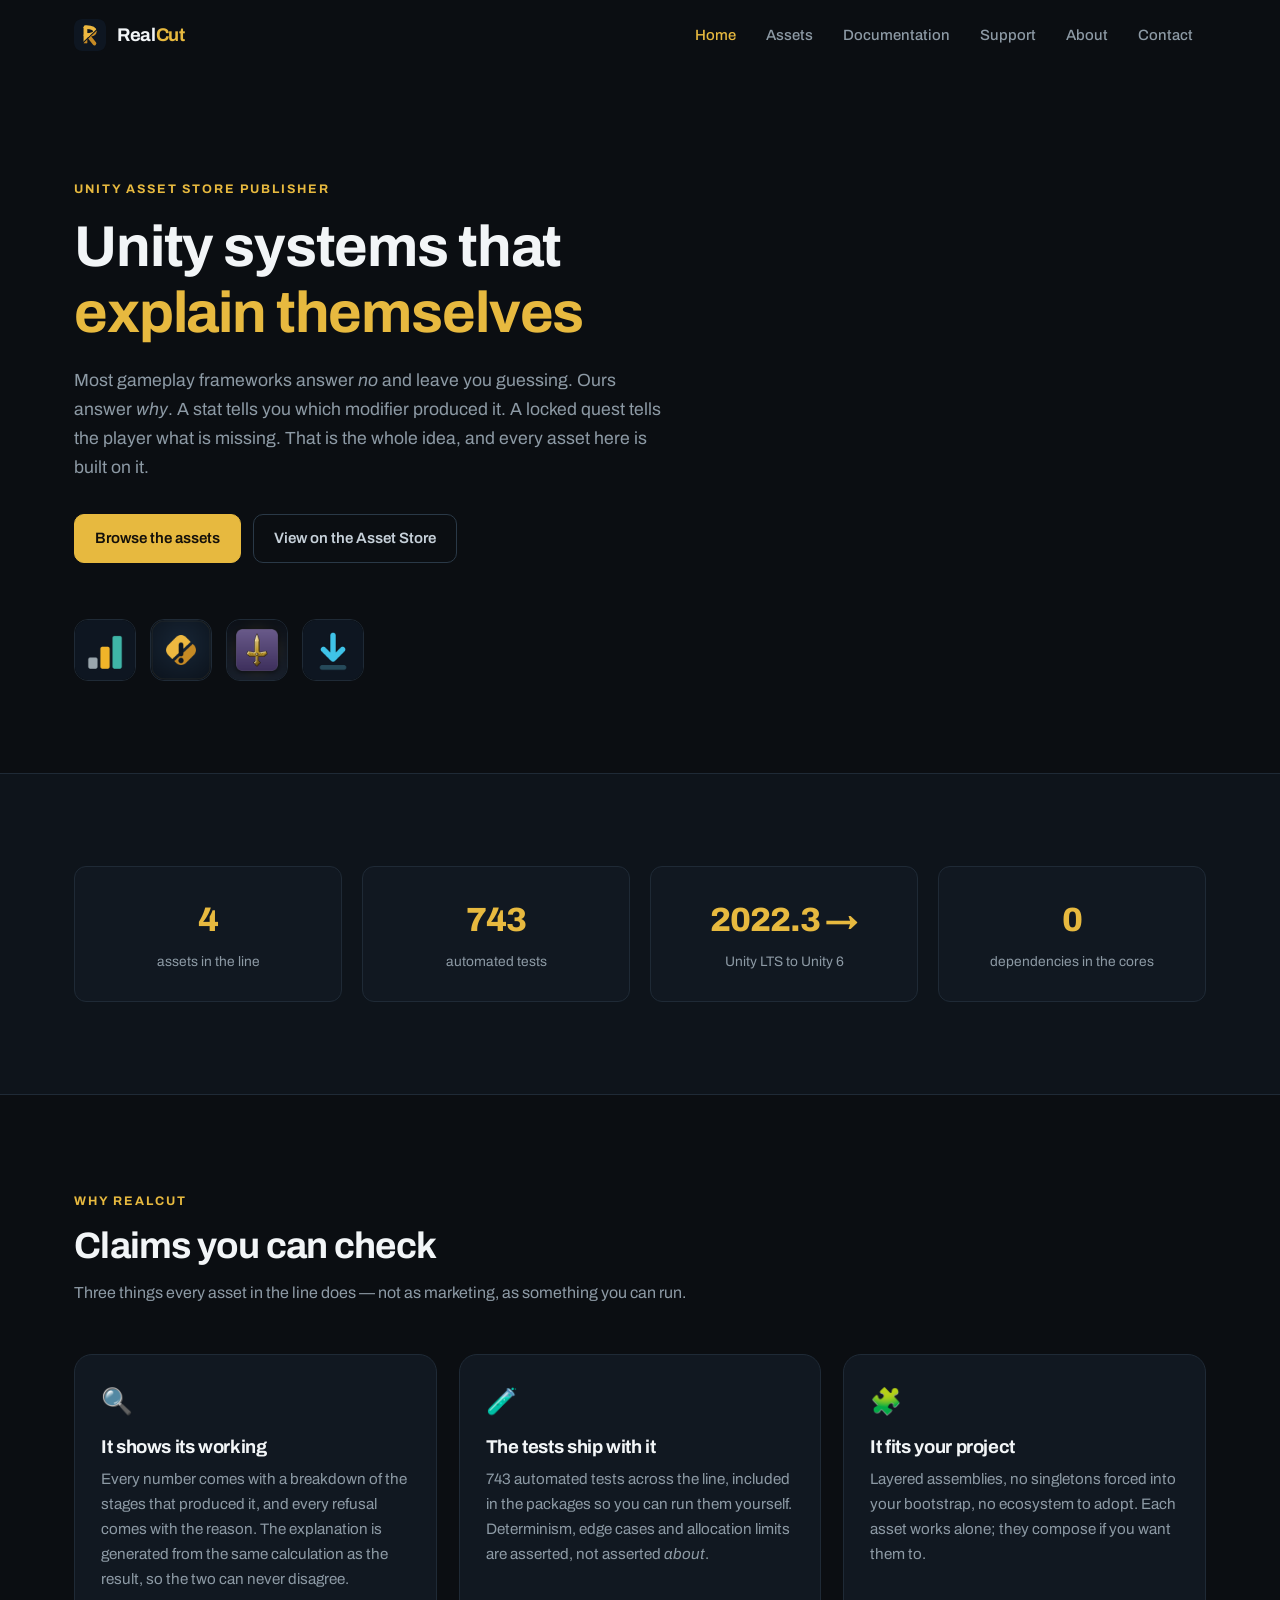
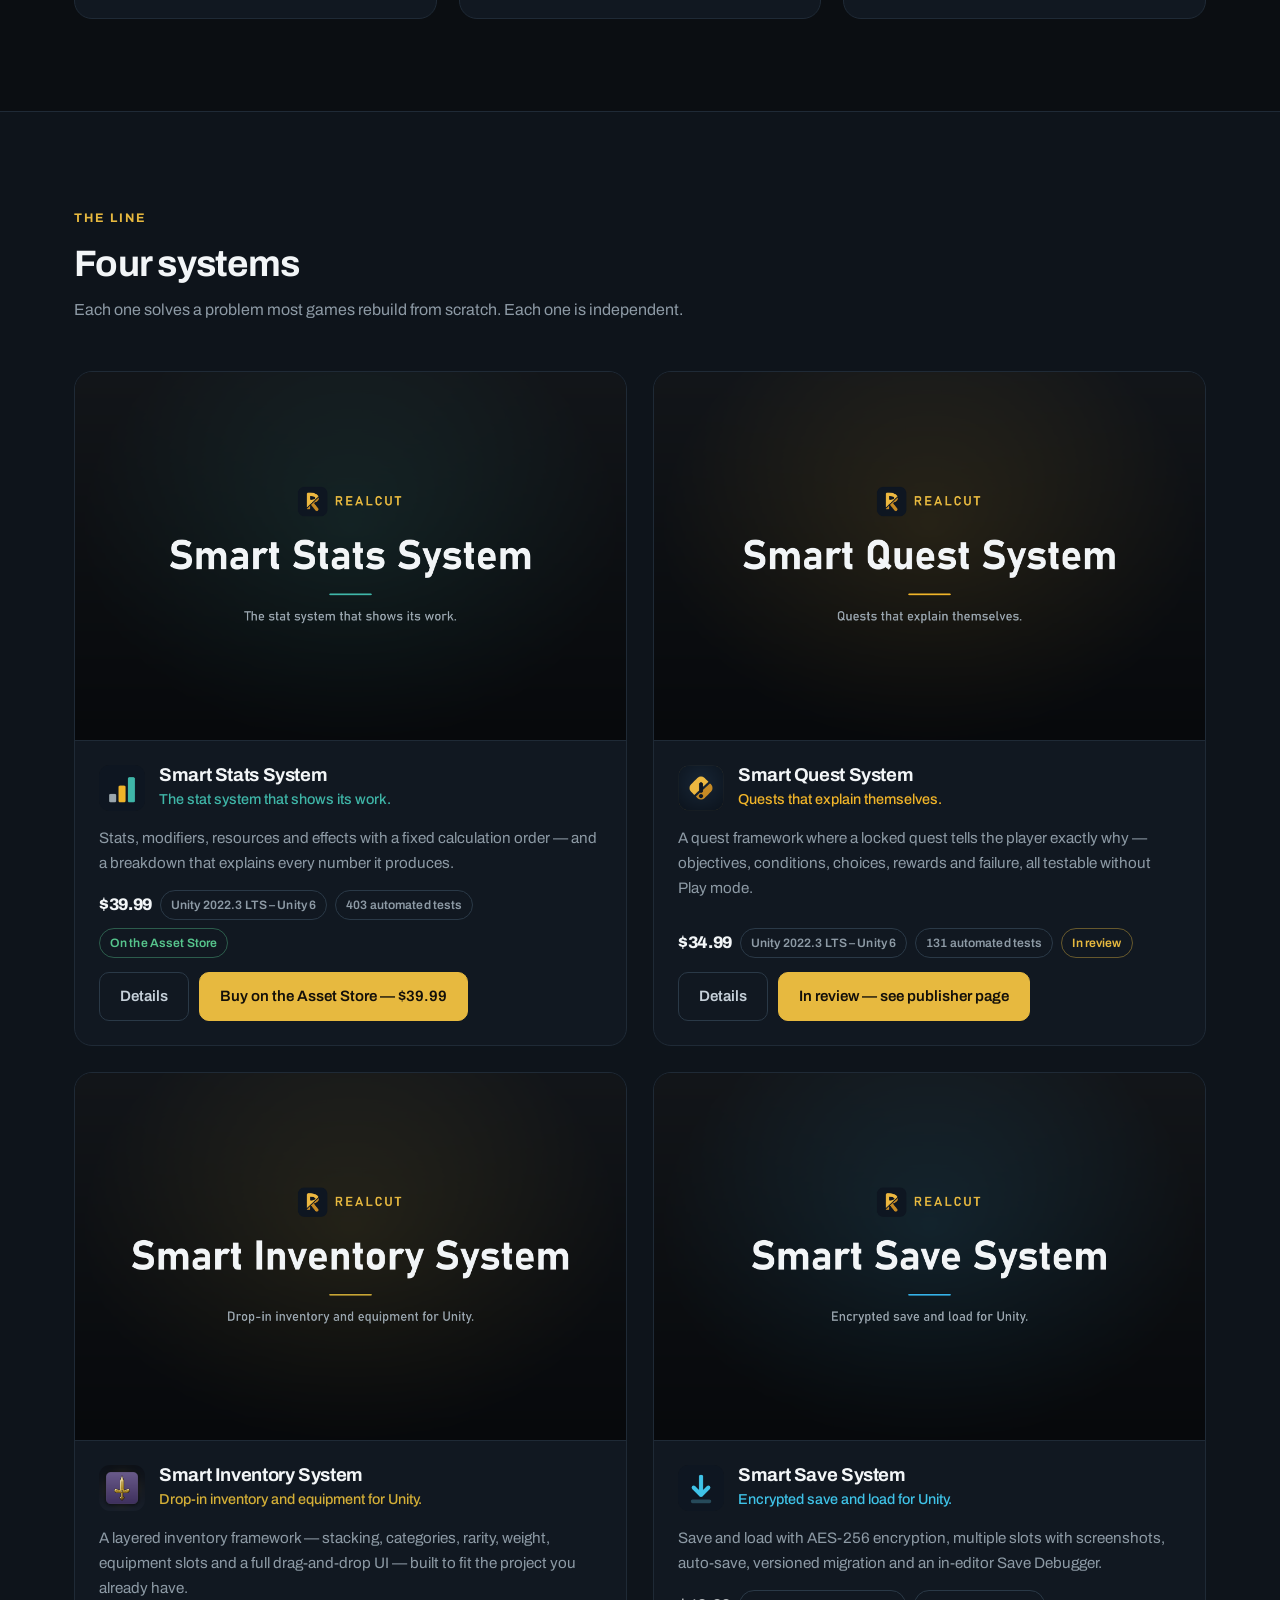
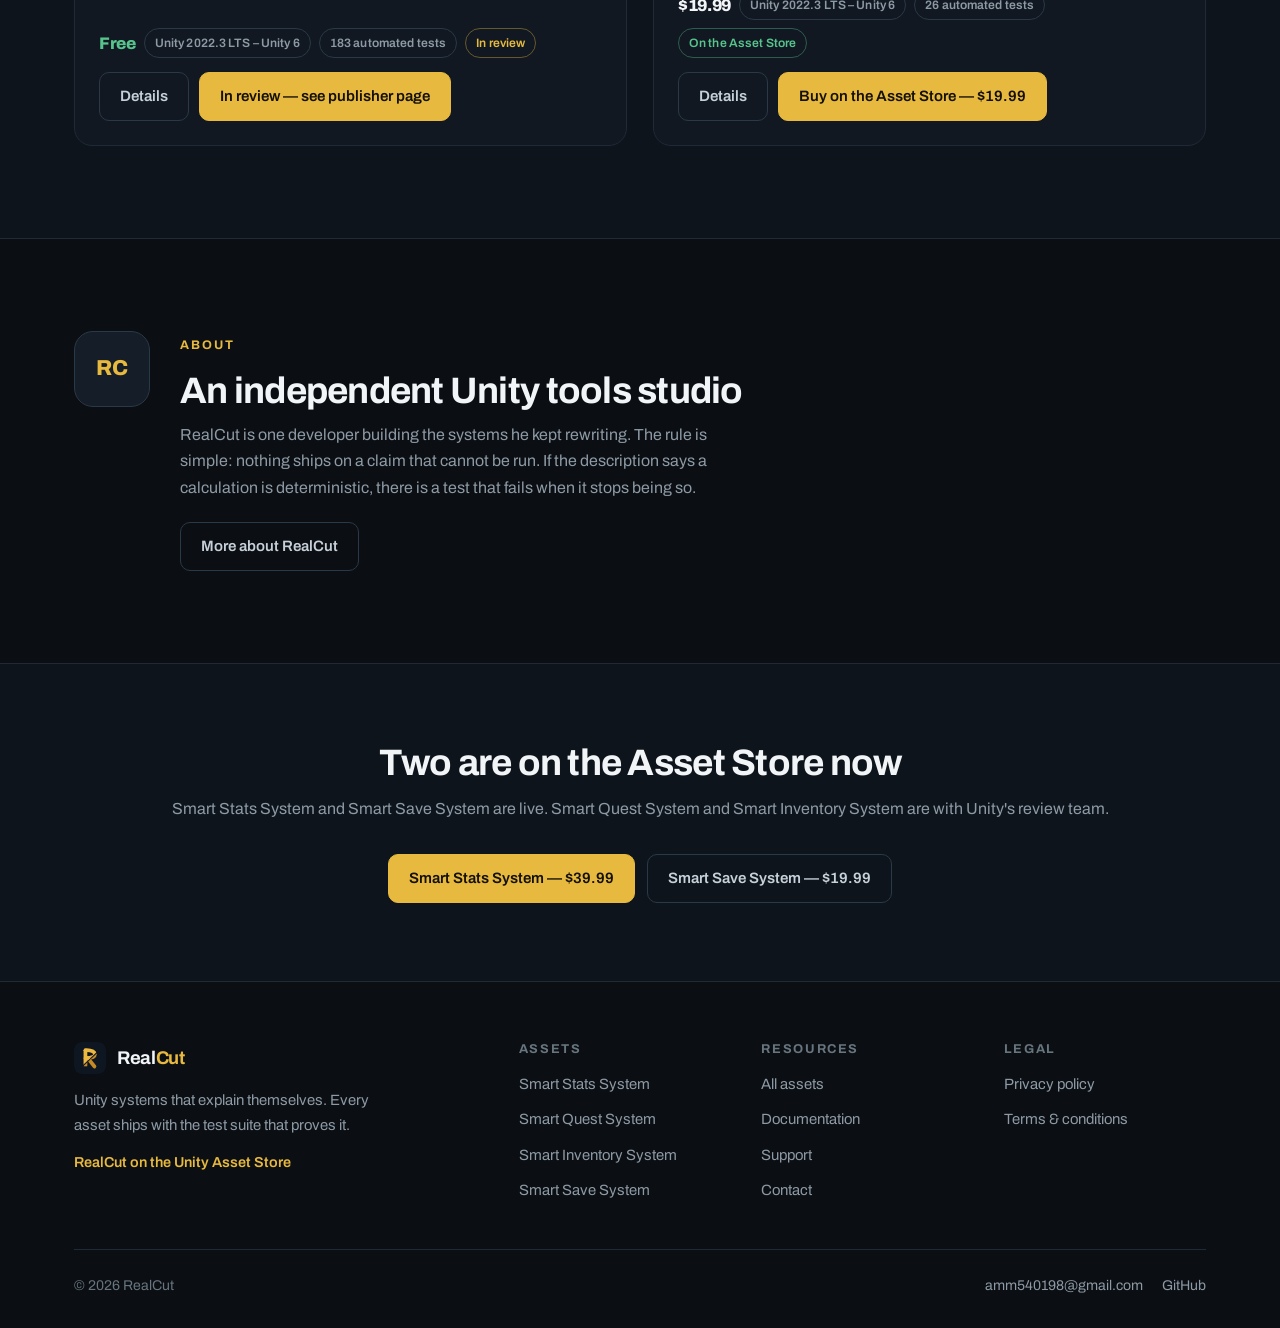
==== commit bc500b95: "Smart Stats and Smart Save are live: link straight to them Both were approved on 3 September. Their " ====
--- a/index.html
+++ b/index.html
@@ -109,11 +109,11 @@
 
     <section class="cta-band">
       <div class="container">
-        <h2>Start with the free one</h2>
-        <p>Smart Inventory System is free — a complete framework, released so you can judge the engineering before paying for anything.</p>
+        <h2>Two are on the Asset Store now</h2>
+        <p>Smart Stats System and Smart Save System are live. Smart Quest System and Smart Inventory System are with Unity's review team.</p>
         <div class="hero-actions">
-          <a href="product.html?id=smart-inventory" class="btn btn-solid">Smart Inventory System</a>
-          <a href="contact.html" class="btn btn-ghost">Get in touch</a>
+          <a href="https://assetstore.unity.com/packages/tools/game-toolkits/smart-stats-system-396696" target="_blank" rel="noopener" class="btn btn-solid">Smart Stats System — $39.99</a>
+          <a href="https://assetstore.unity.com/packages/tools/utilities/smart-save-system-394386" target="_blank" rel="noopener" class="btn btn-ghost">Smart Save System — $19.99</a>
         </div>
       </div>
     </section>
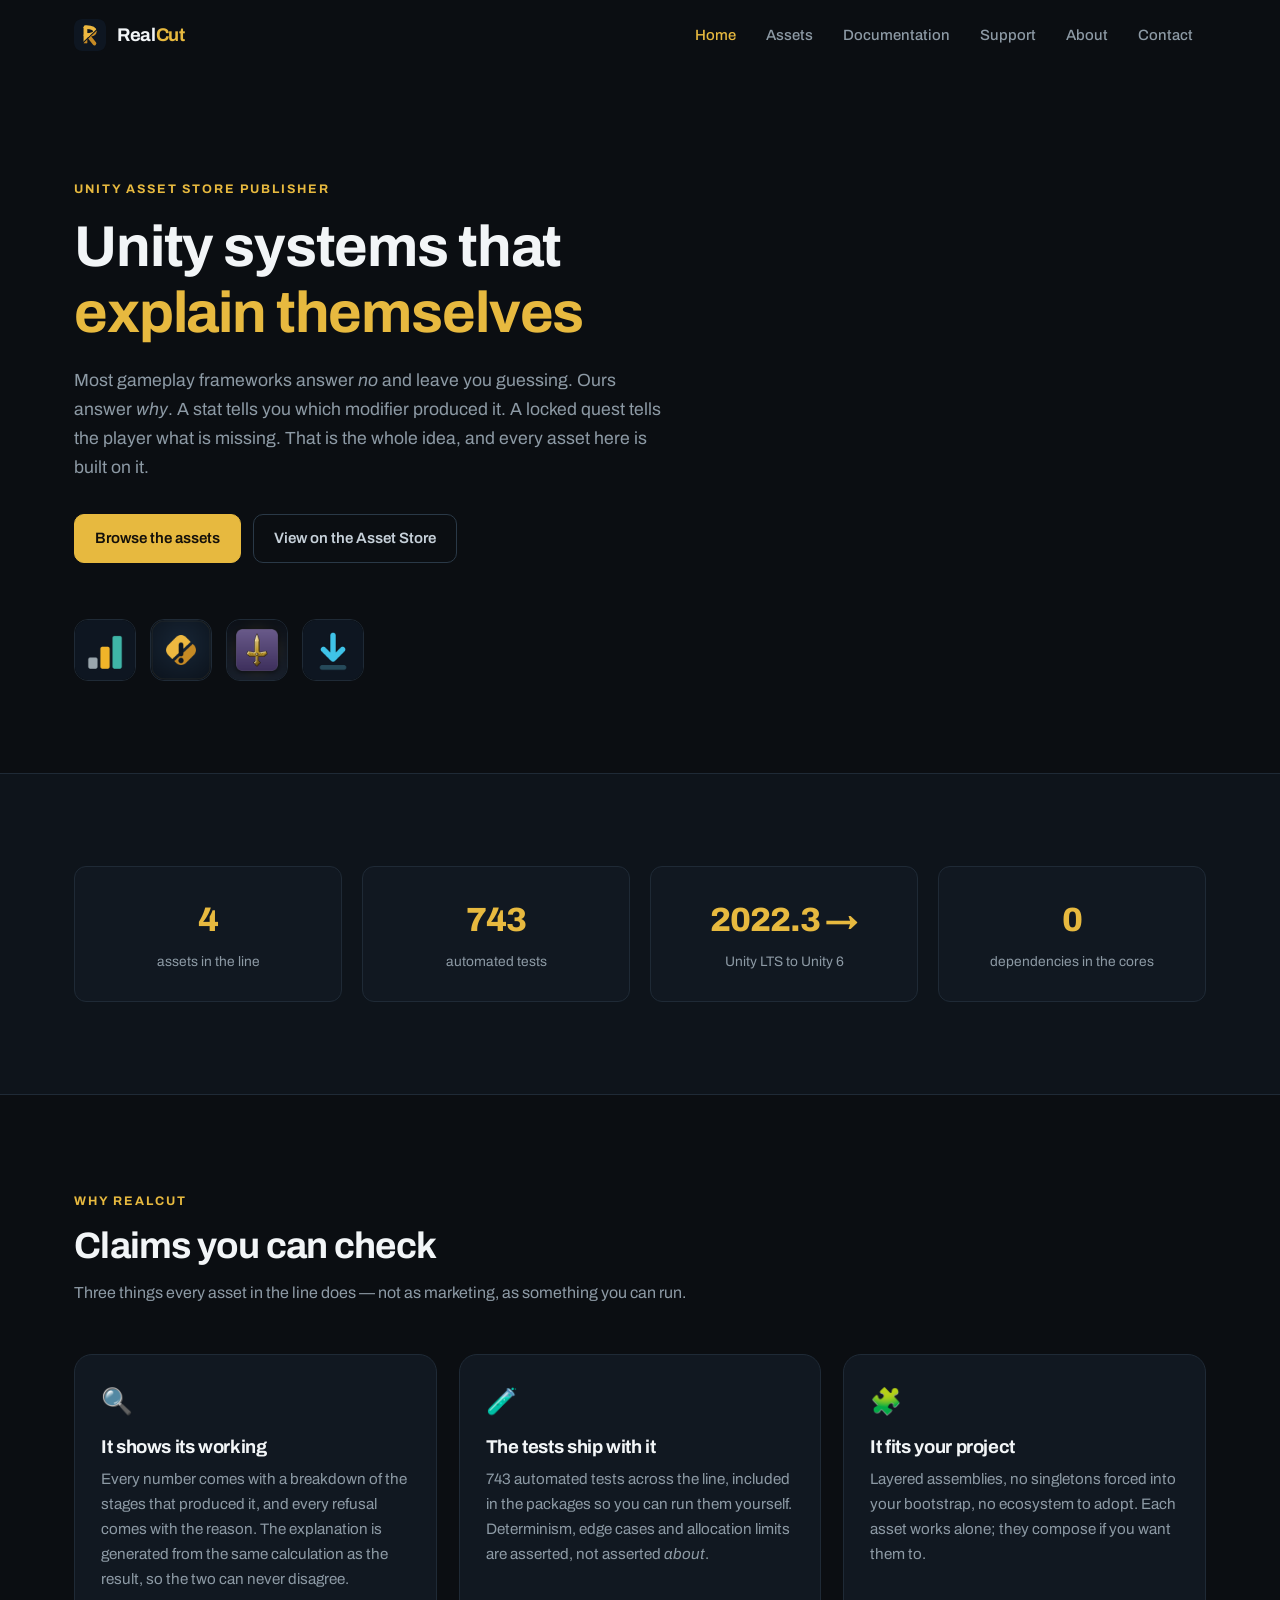
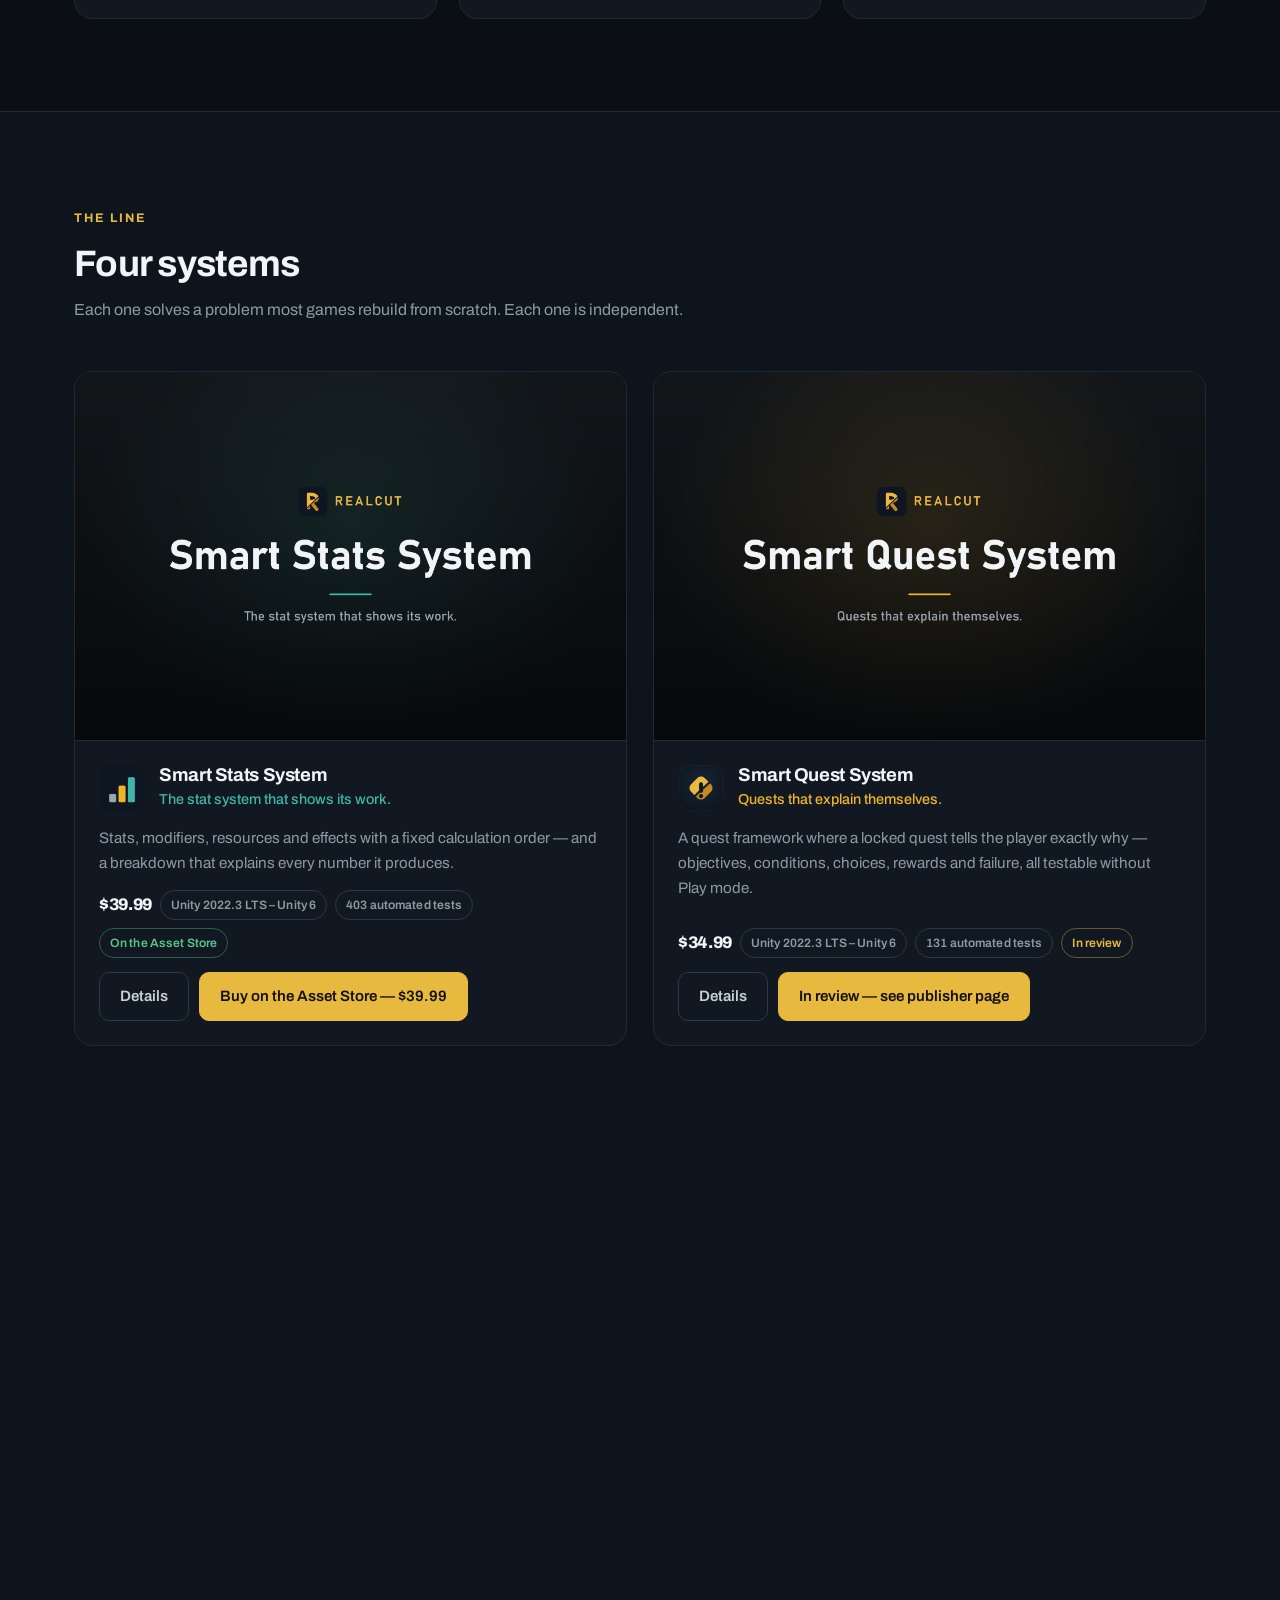
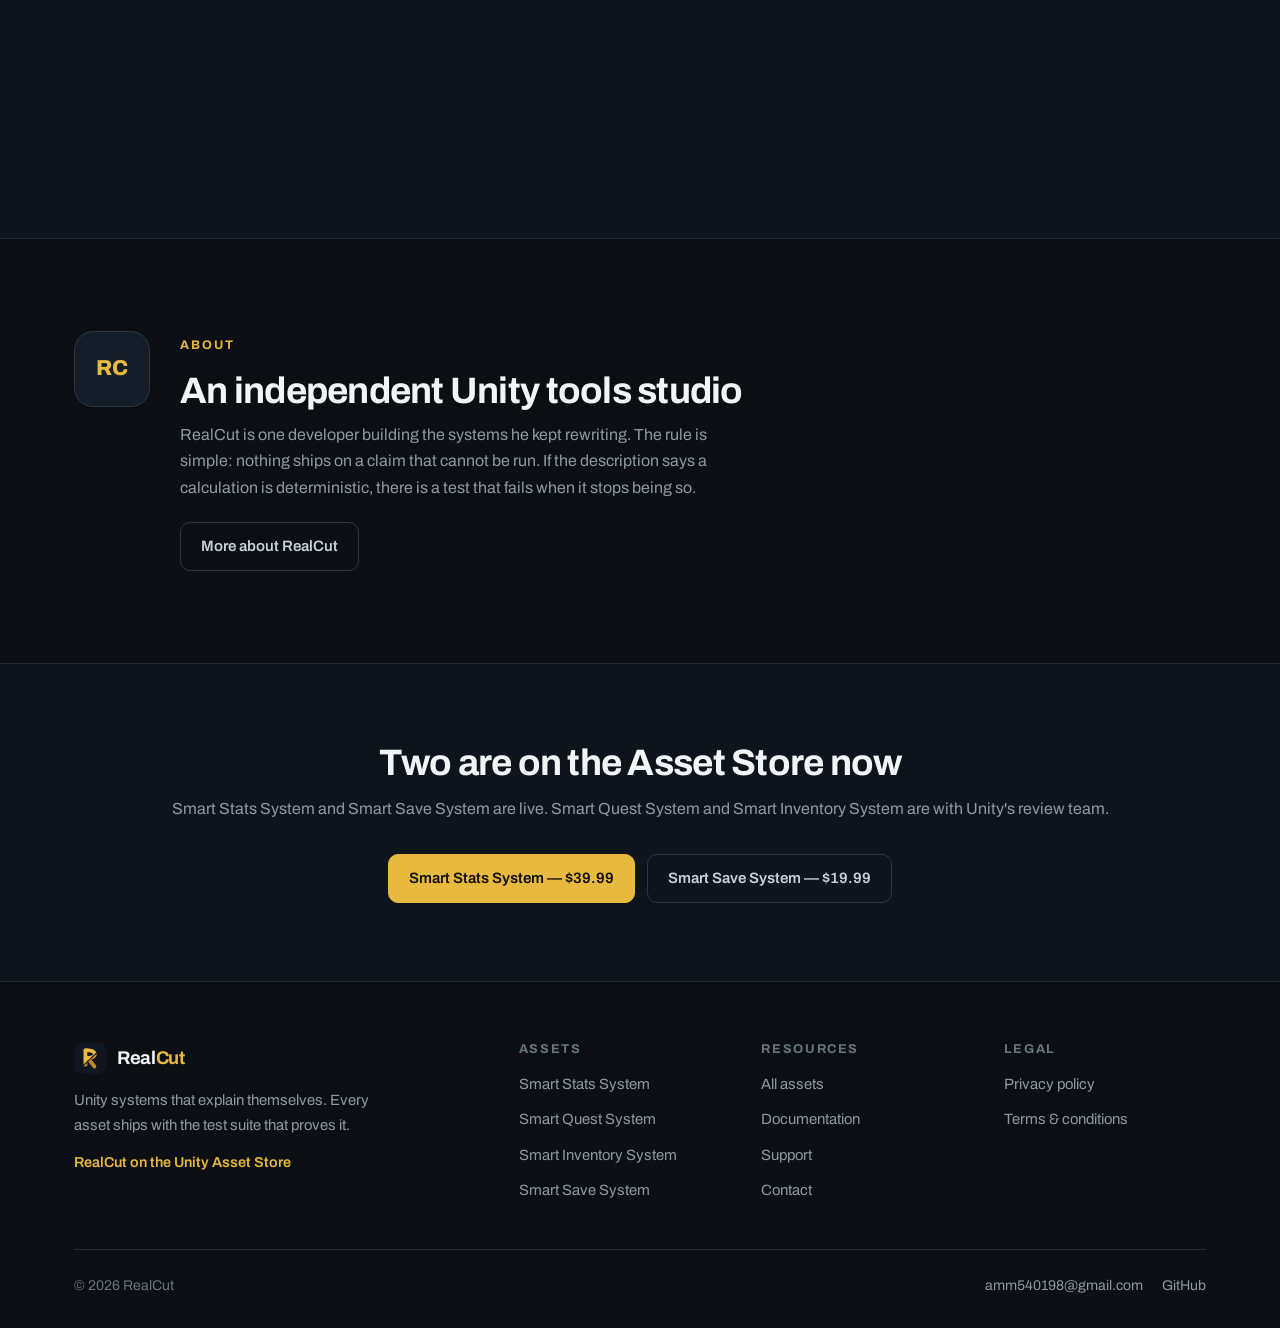
==== commit 9df79a23: "Version the CSS and JS URLs so returning visitors are not left with an empty page A visitor who saw " ====
--- a/index.html
+++ b/index.html
@@ -10,7 +10,7 @@
   <meta property="og:description" content="Stats, quests, inventory and saves for Unity. Every asset ships with the test suite that proves it.">
   <meta property="og:image" content="assets/img/og-banner.png">
   <meta property="og:type" content="website">
-  <link rel="stylesheet" href="css/style.css">
+  <link rel="stylesheet" href="css/style.css?v=20260904">
 </head>
 <body data-page="home">
   <header id="site-header" class="site-header"></header>
@@ -120,7 +120,7 @@
   </main>
 
   <footer id="site-footer" class="site-footer"></footer>
-  <script src="js/main.js"></script>
-  <script src="js/products.js"></script>
+  <script src="js/main.js?v=20260904"></script>
+  <script src="js/products.js?v=20260904"></script>
 </body>
 </html>
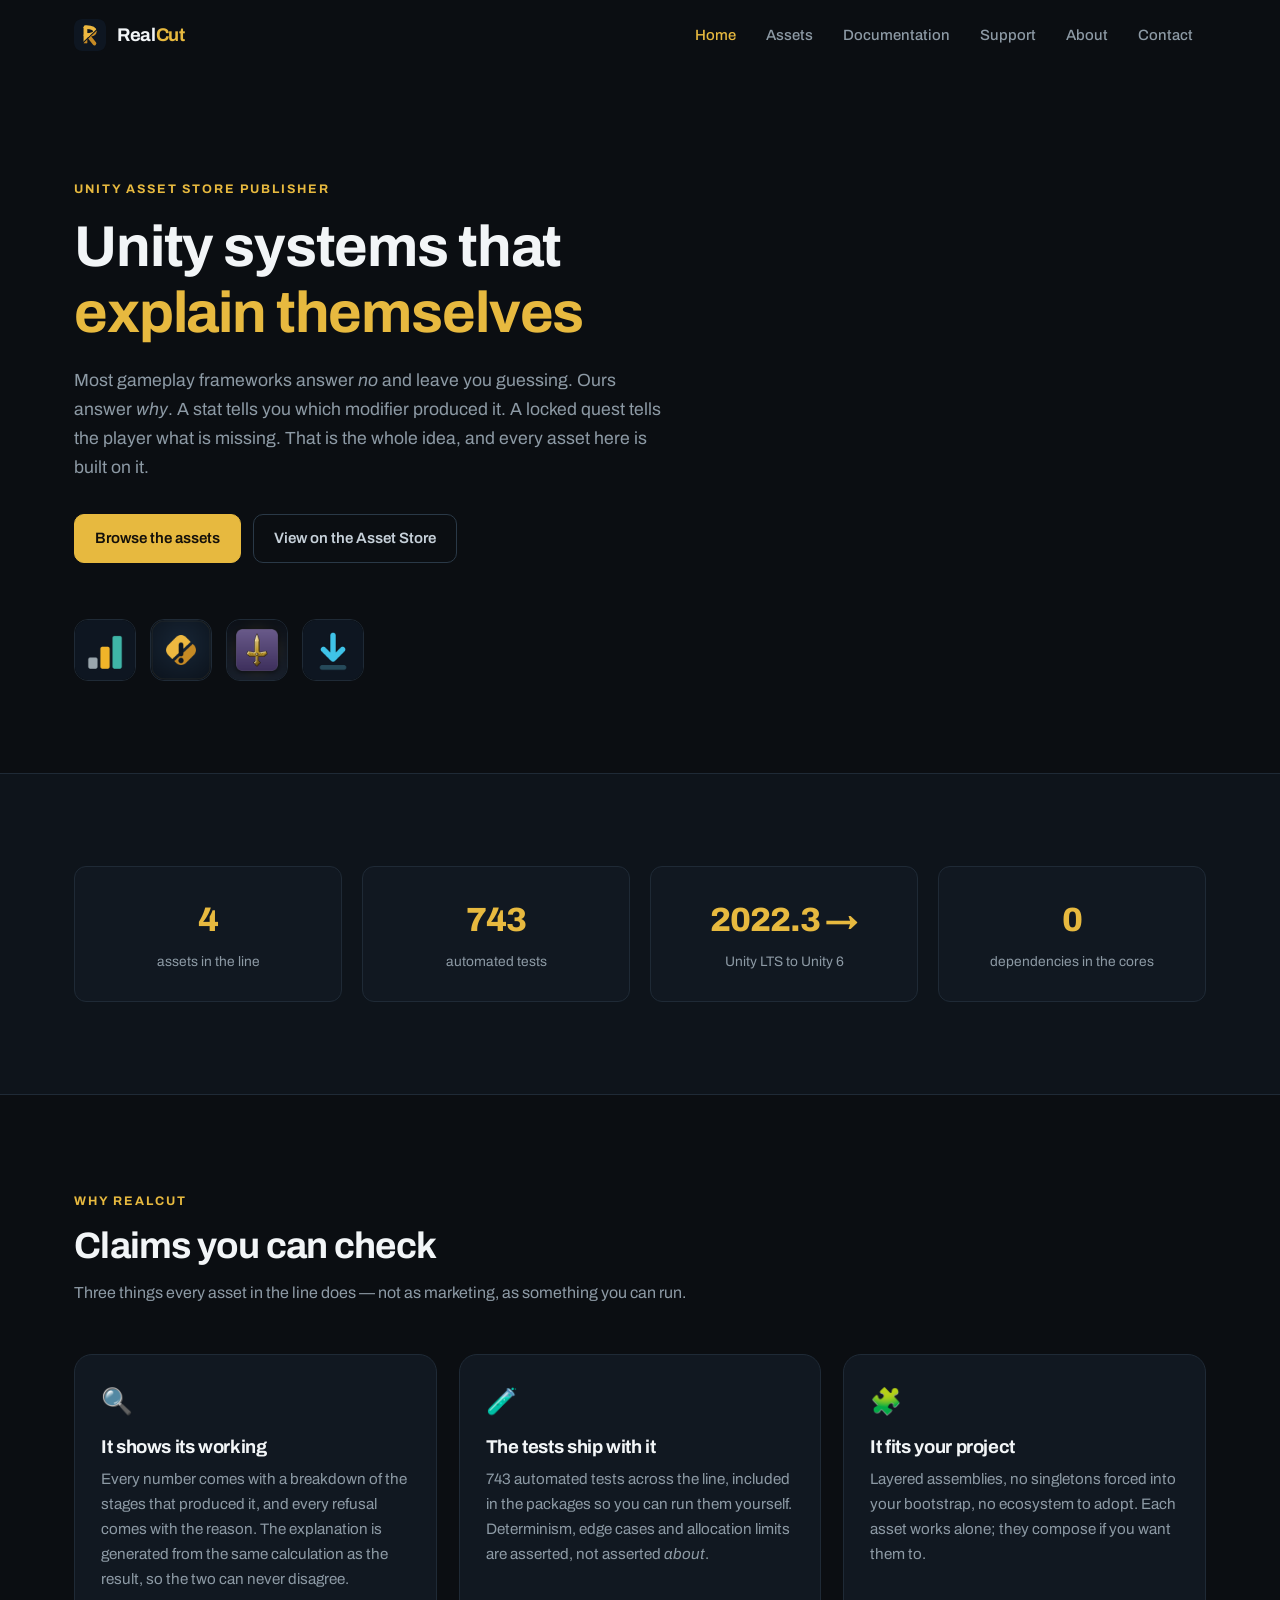
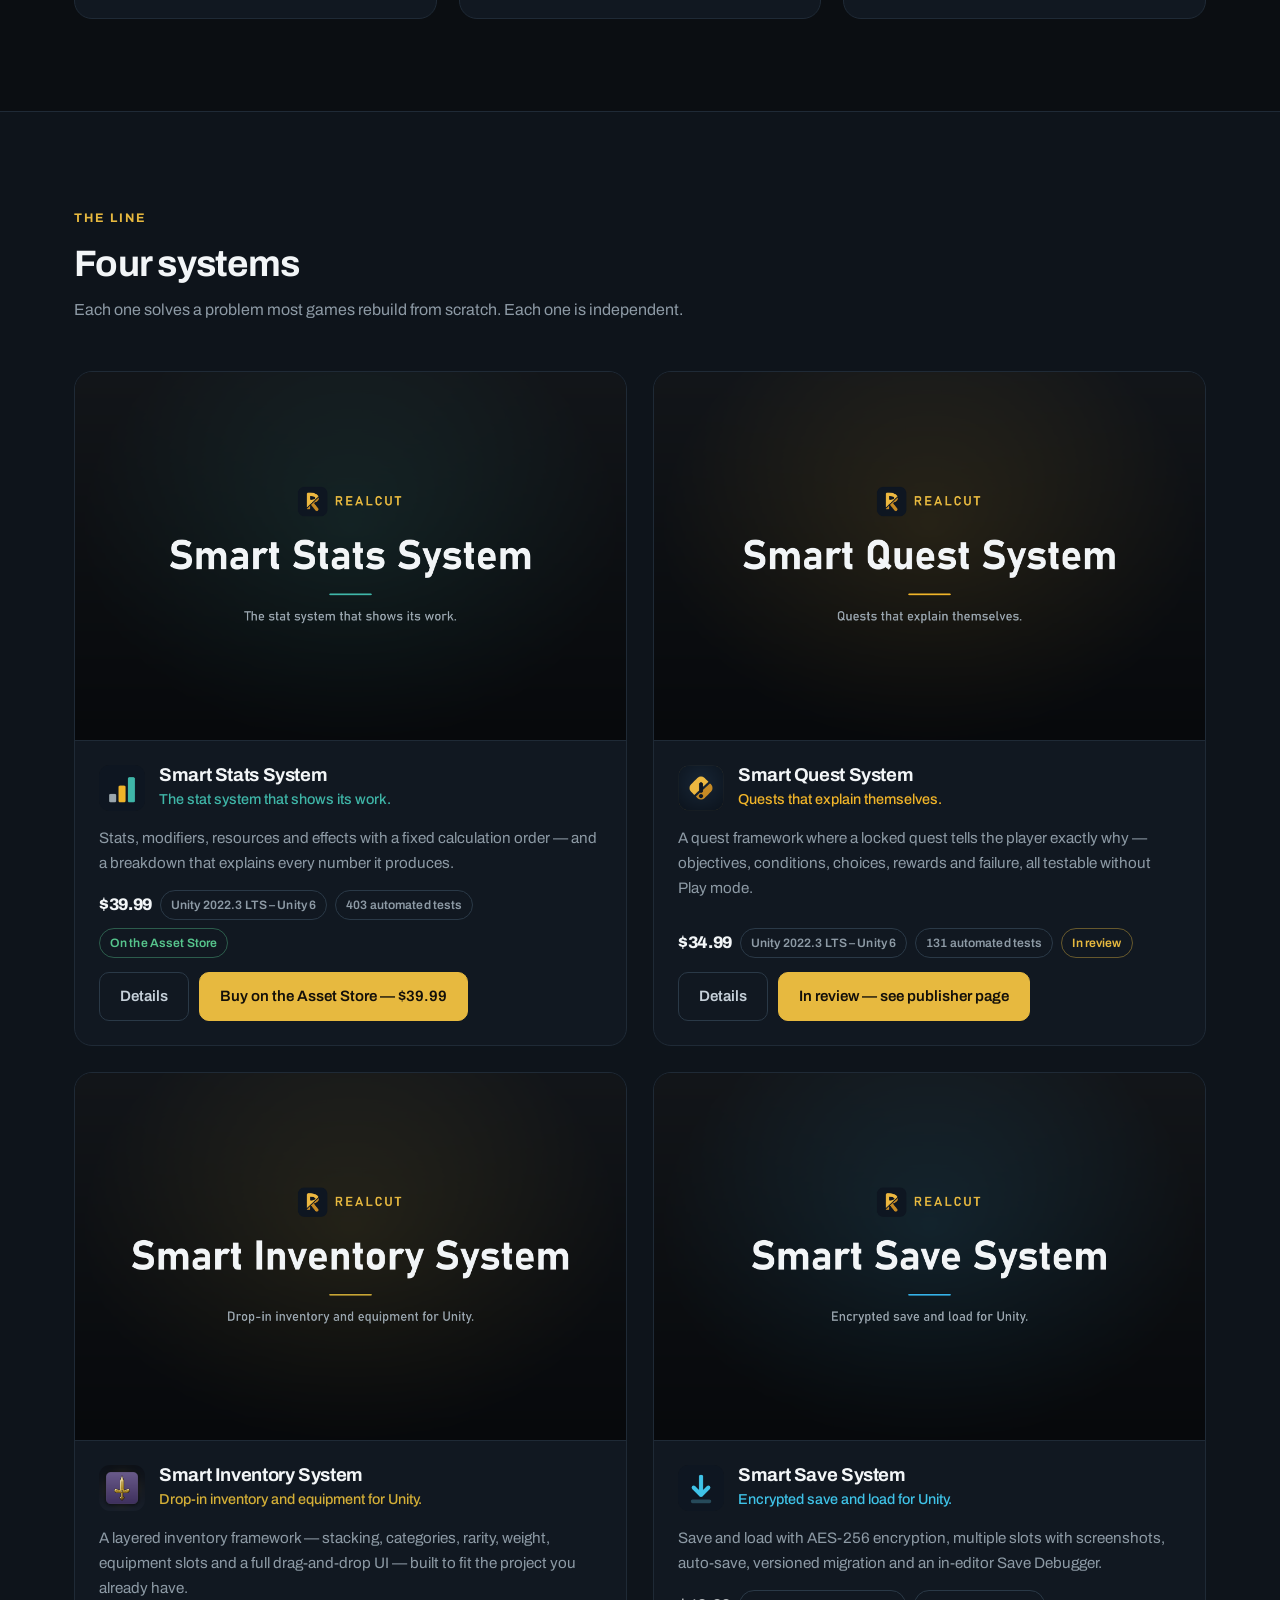
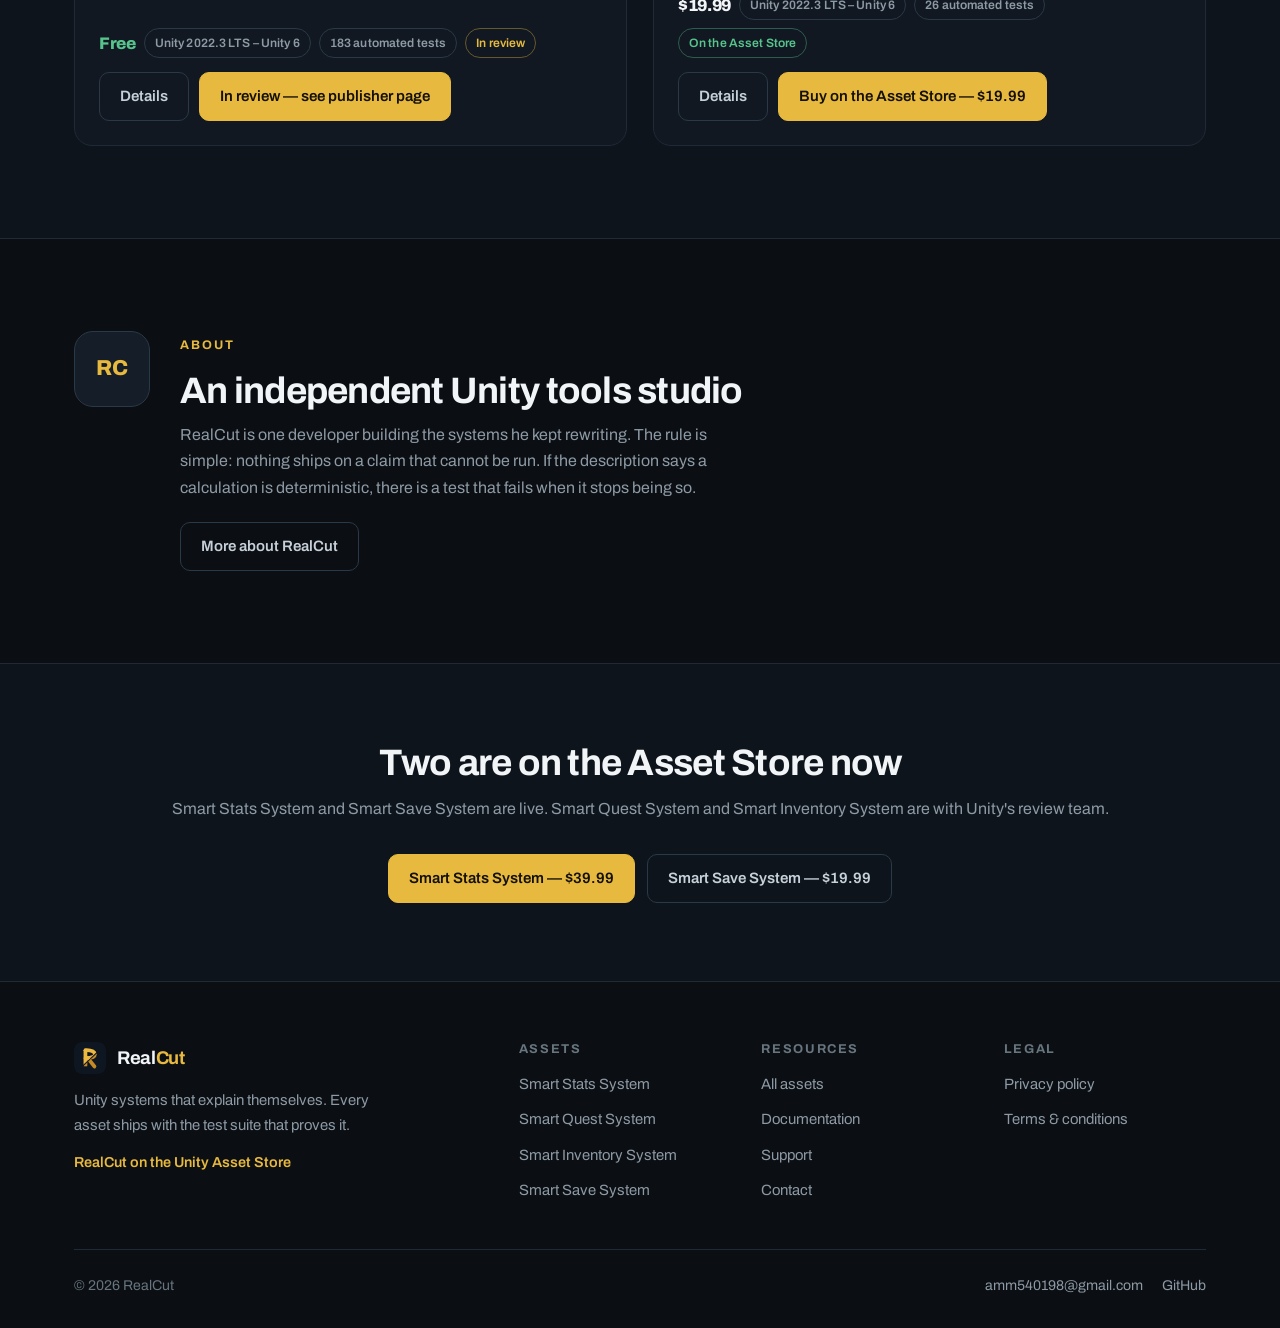
==== commit f95835d3: "Make the favicon the real gold mark The browser tab still showed the cyan-to-violet R, which was nev" ====
--- a/index.html
+++ b/index.html
@@ -5,7 +5,9 @@
   <meta name="viewport" content="width=device-width, initial-scale=1.0">
   <title>RealCut — Unity systems that explain themselves</title>
   <meta name="description" content="RealCut builds Unity gameplay systems that show their working: stats, quests, inventory and saves, each shipped with the test suite that proves it.">
-  <link rel="icon" type="image/svg+xml" href="assets/favicon.svg">
+  <link rel="icon" type="image/svg+xml" href="assets/favicon.svg?v=20260904b">
+  <link rel="alternate icon" type="image/png" href="assets/favicon-32.png?v=20260904b">
+  <link rel="apple-touch-icon" href="assets/apple-touch-icon.png?v=20260904b">
   <meta property="og:title" content="RealCut — Unity systems that explain themselves">
   <meta property="og:description" content="Stats, quests, inventory and saves for Unity. Every asset ships with the test suite that proves it.">
   <meta property="og:image" content="assets/img/og-banner.png">
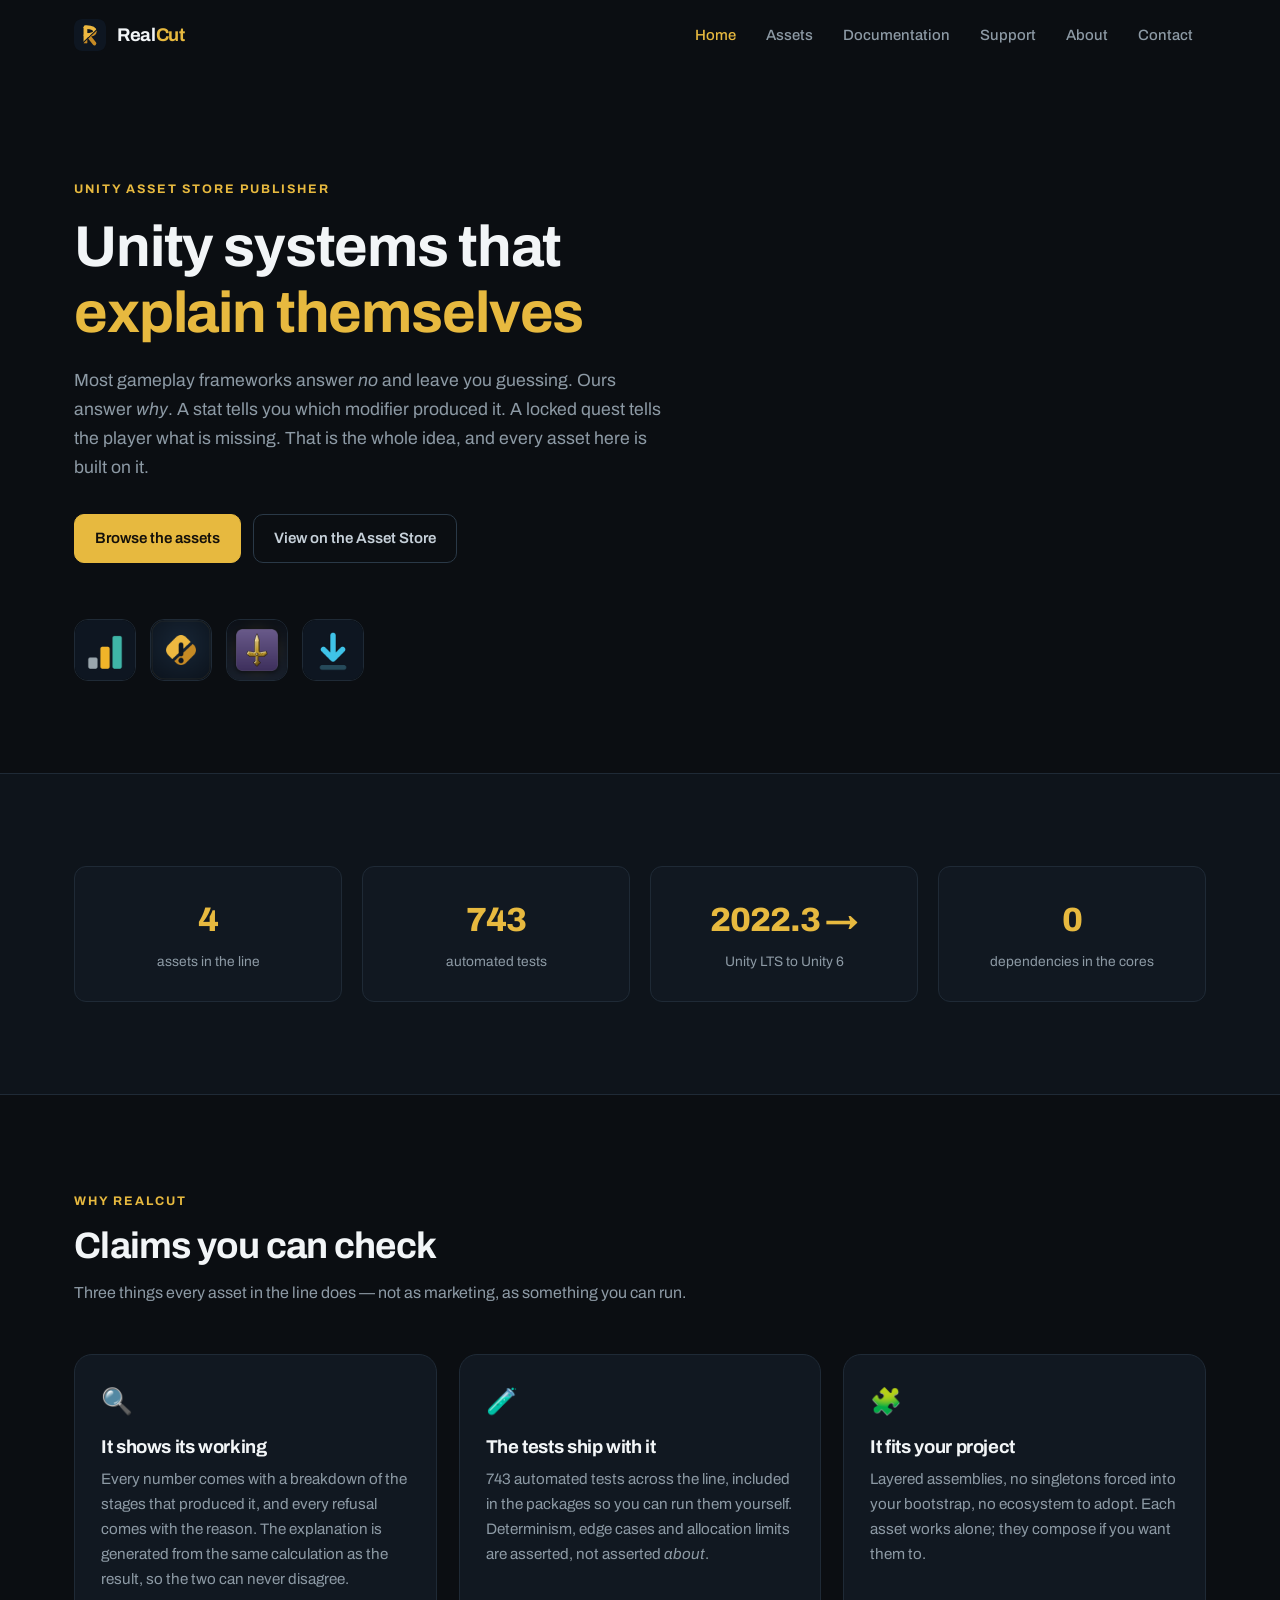
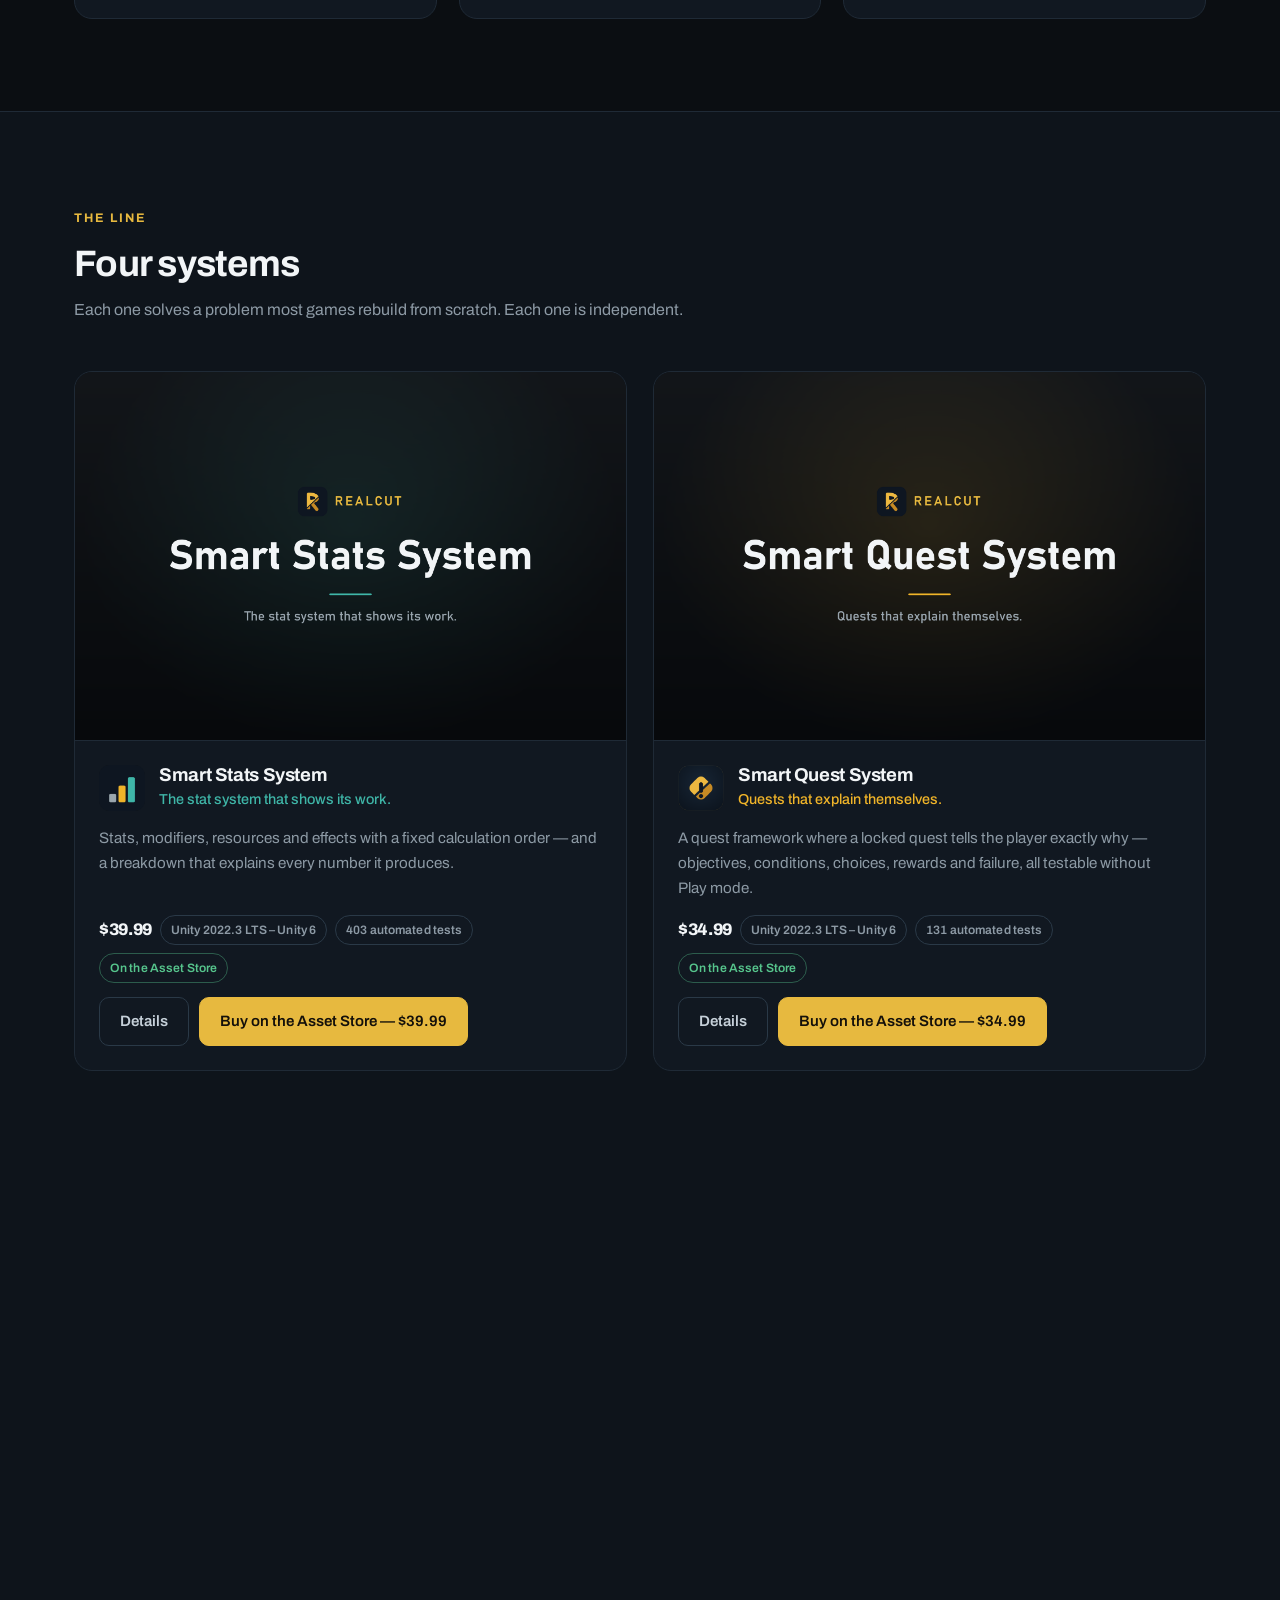
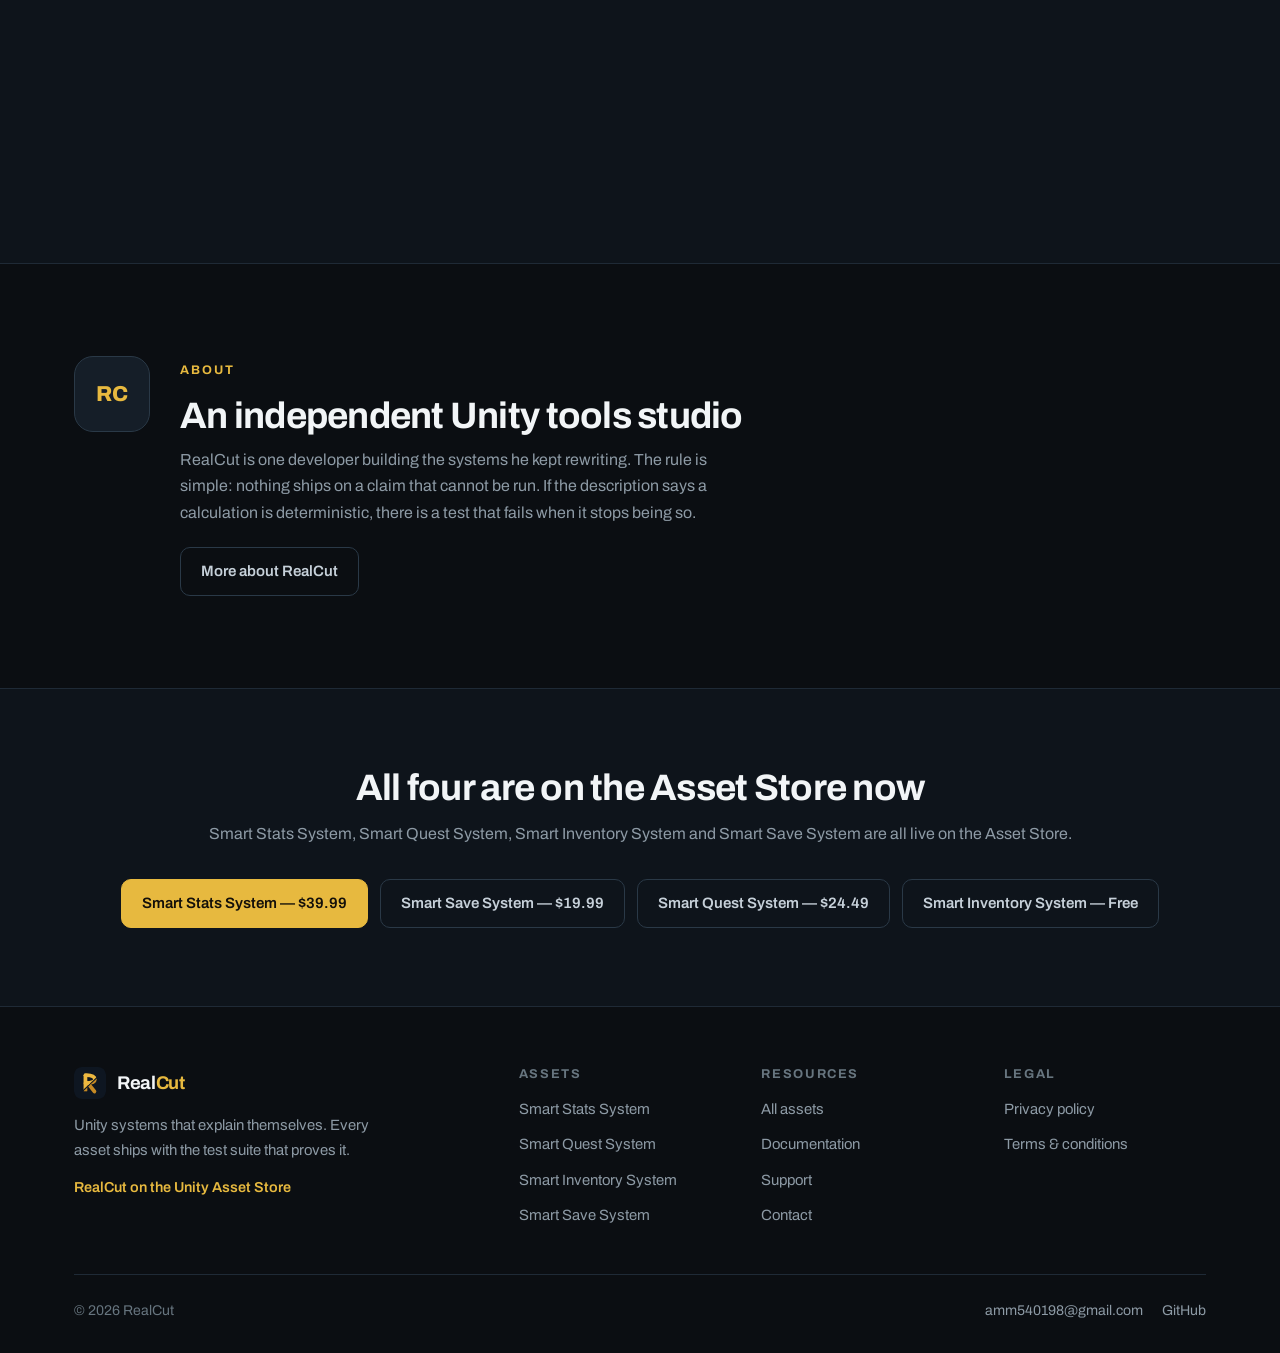
==== commit 1bafa0d5: "Bust cache for products.js and update homepage CTA for all four live assets" ====
--- a/index.html
+++ b/index.html
@@ -111,11 +111,11 @@
 
     <section class="cta-band">
       <div class="container">
-        <h2>Two are on the Asset Store now</h2>
-        <p>Smart Stats System and Smart Save System are live. Smart Quest System and Smart Inventory System are with Unity's review team.</p>
+        <h2>All four are on the Asset Store now</h2>
+        <p>Smart Stats System, Smart Quest System, Smart Inventory System and Smart Save System are all live on the Asset Store.</p>
         <div class="hero-actions">
           <a href="https://assetstore.unity.com/packages/tools/game-toolkits/smart-stats-system-396696" target="_blank" rel="noopener" class="btn btn-solid">Smart Stats System — $39.99</a>
-          <a href="https://assetstore.unity.com/packages/tools/utilities/smart-save-system-394386" target="_blank" rel="noopener" class="btn btn-ghost">Smart Save System — $19.99</a>
+          <a href="https://assetstore.unity.com/packages/tools/utilities/smart-save-system-394386" target="_blank" rel="noopener" class="btn btn-ghost">Smart Save System — $19.99</a> <a href="https://assetstore.unity.com/packages/tools/game-toolkits/smart-quest-system-395378" target="_blank" rel="noopener" class="btn btn-ghost">Smart Quest System — $24.49</a> <a href="https://assetstore.unity.com/packages/tools/game-toolkits/smart-inventory-system-394732" target="_blank" rel="noopener" class="btn btn-ghost">Smart Inventory System — Free</a>
         </div>
       </div>
     </section>
@@ -123,6 +123,6 @@
 
   <footer id="site-footer" class="site-footer"></footer>
   <script src="js/main.js?v=20260904"></script>
-  <script src="js/products.js?v=20260904"></script>
+  <script src="js/products.js?v=20260905"></script>
 </body>
 </html>
